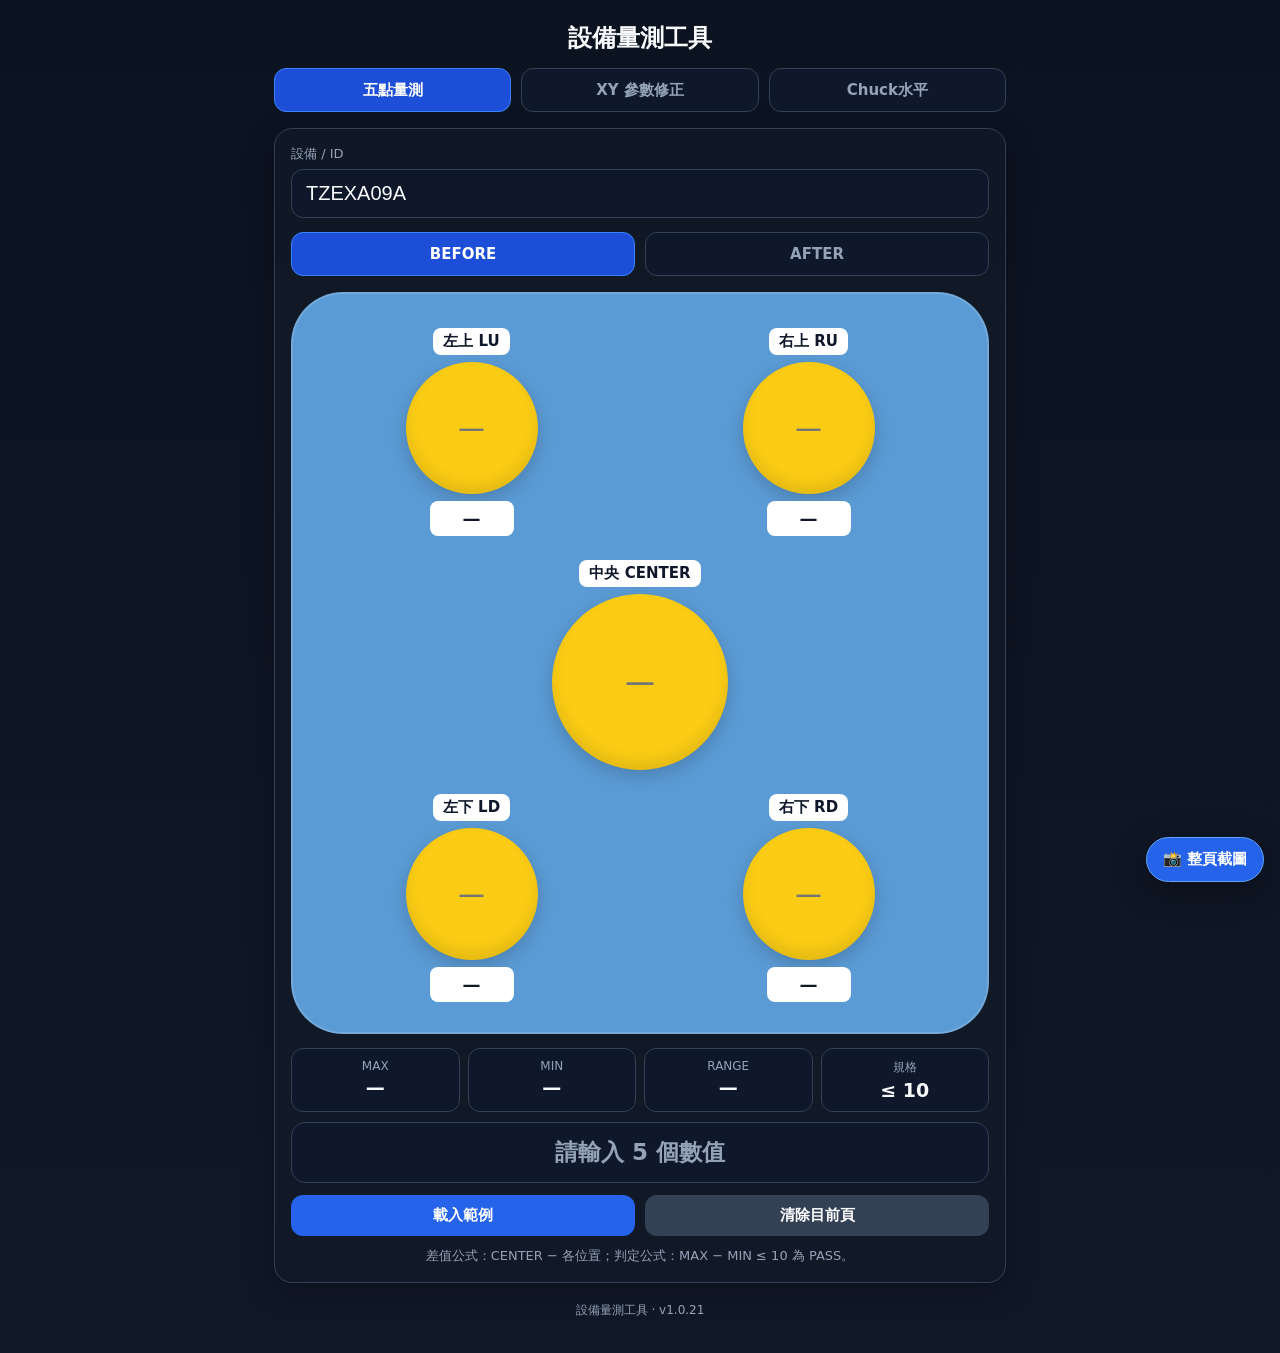
==== index.html @ 03b38aed "Replace Chuck circles with shared responsive grid" ====
<!doctype html>
<html lang="zh-Hant">
<head>
  <meta charset="utf-8" />
  <meta name="viewport" content="width=device-width, initial-scale=1, viewport-fit=cover" />
  <meta name="theme-color" content="#0f172a" />
  <link rel="manifest" href="manifest.json" />
  <link rel="apple-touch-icon" href="apple-touch-icon.png" />
  <link rel="apple-touch-icon" href="icon-192.png" />
  <meta name="apple-mobile-web-app-capable" content="yes" />
  <meta name="apple-mobile-web-app-status-bar-style" content="black-translucent" />
  <meta name="apple-mobile-web-app-title" content="設備量測工具" />
  <title>設備量測工具</title>
  <style>
    :root{
      --bg:#0b1220; --panel:#111827; --panel2:#172033; --line:#334155; --text:#f8fafc;
      --muted:#94a3b8; --accent:#60a5fa; --ok:#22c55e; --ng:#ef4444; --warn:#f59e0b;
      --circle:#facc15; --device:#5b9bd5; --plus:#ef4444; --minus:#22c55e;
    }
    *{box-sizing:border-box}
    body{margin:0;font-family:system-ui,-apple-system,"Noto Sans TC","PingFang TC",sans-serif;background:linear-gradient(180deg,#0b1220,#111827);color:var(--text)}
    .app{max-width:760px;margin:auto;padding:18px 14px 34px}
    h1{font-size:24px;margin:4px 0 14px;text-align:center}
    .card{background:rgba(17,24,39,.96);border:1px solid var(--line);border-radius:18px;padding:16px;box-shadow:0 10px 30px rgba(0,0,0,.25)}
    .main-tabs,.sub-tabs{display:grid;gap:10px;margin:0 0 16px}.main-tabs{grid-template-columns:repeat(3,minmax(0,1fr))}.sub-tabs{grid-template-columns:1fr 1fr;margin-top:14px}
    button{font:inherit}
    .main-tab,.tab{padding:12px 8px;border:1px solid var(--line);background:#0f172a;color:var(--muted);border-radius:12px;font-size:15px;font-weight:800;line-height:1.2}
    .main-tab.active,.tab.active{background:#1d4ed8;color:#fff;border-color:#3b82f6}
    .module{display:none}.module.active{display:block}
    label{display:block;color:var(--muted);font-size:13px;margin-bottom:6px}
    input{width:100%;font-size:20px;padding:12px 14px;border-radius:12px;border:1px solid var(--line);background:#0f172a;color:var(--text);outline:none}
    input:focus{border-color:var(--accent);box-shadow:0 0 0 3px rgba(96,165,250,.15)}
    .device{position:relative;background:var(--device);border-radius:52px;padding:34px 24px 30px;min-height:470px;margin-top:8px;border:2px solid rgba(255,255,255,.15)}
    .grid{display:grid;grid-template-columns:1fr 1fr;grid-template-rows:auto auto auto;gap:24px 28px;align-items:center}
    .point{display:flex;flex-direction:column;align-items:center;gap:7px}.point.center{grid-column:1/3;justify-self:center}
    .circle{width:132px;height:132px;border-radius:50%;background:var(--circle);display:flex;align-items:center;justify-content:center;box-shadow:inset 0 -8px 14px rgba(0,0,0,.09),0 6px 18px rgba(0,0,0,.18)}
    .center .circle{width:176px;height:176px}.circle input{width:102px;text-align:center;background:transparent;border:0;color:#111827;font-weight:800;padding:0;font-size:24px;box-shadow:none}.center .circle input{font-size:27px;width:132px}
    .name{font-weight:800;color:#0f172a;background:white;padding:4px 10px;border-radius:8px;font-size:15px}.delta{min-width:84px;text-align:center;background:white;color:#111827;border-radius:8px;padding:7px 10px;font-weight:800;font-size:18px}
    .status{margin-top:14px;display:grid;grid-template-columns:repeat(4,1fr);gap:8px}.stat{background:#0f172a;border:1px solid var(--line);border-radius:12px;padding:10px;text-align:center}.stat .k{color:var(--muted);font-size:12px}.stat .v{font-size:19px;font-weight:800;margin-top:3px}
    .result{margin-top:10px;padding:14px;border-radius:14px;text-align:center;font-size:23px;font-weight:900;border:1px solid var(--line)}.result.empty{color:var(--muted);background:#0f172a}.result.ok{background:rgba(34,197,94,.16);color:#86efac;border-color:rgba(34,197,94,.5)}.result.ng{background:rgba(239,68,68,.16);color:#fca5a5;border-color:rgba(239,68,68,.5)}
    .actions{display:flex;gap:10px;margin-top:12px}.actions button{flex:1;padding:11px;border:0;border-radius:12px;font-weight:800;font-size:15px}.secondary{background:#334155;color:#fff}.sample{background:#2563eb;color:#fff}.hint{color:var(--muted);font-size:13px;line-height:1.55;margin-top:10px;text-align:center}
    .xy-grid{display:grid;grid-template-columns:1fr 1fr;gap:16px}.axis-card{background:#0f172a;border:1px solid var(--line);border-radius:16px;padding:16px}.axis-title{font-size:20px;font-weight:900;margin-bottom:12px}.axis-title span{color:var(--accent);font-size:14px;margin-left:6px}.field{margin-bottom:12px}.move-box{padding:12px;border-radius:12px;background:#172033;border:1px solid var(--line);margin:8px 0 12px;text-align:center}.move-box .k{font-size:12px;color:var(--muted)}.move-box .v{font-size:28px;font-weight:900;margin-top:4px}.pair{display:grid;grid-template-columns:1fr 1fr;gap:10px}.choice{border-radius:14px;padding:12px 8px;text-align:center;border:1px solid var(--line);min-width:0}.choice.plus{background:rgba(239,68,68,.12);border-color:rgba(239,68,68,.55)}.choice.minus{background:rgba(34,197,94,.12);border-color:rgba(34,197,94,.55)}.equation{display:flex;flex-direction:column;align-items:center;gap:3px}.equation .base,.equation .delta,.equation .resultv{font-weight:900;white-space:nowrap;line-height:1.08;letter-spacing:-.5px}.equation .base,.equation .delta{font-size:clamp(16px,4.2vw,22px);color:var(--text);background:transparent;border-radius:0;padding:0;min-width:0;width:auto}.equation .sign,.equation .equals{font-size:24px;font-weight:950;line-height:1}.equation .equals{display:inline-block;transform:rotate(90deg)}.choice.plus .sign,.choice.plus .equals,.choice.plus .resultv{color:#fca5a5}.choice.minus .sign,.choice.minus .equals,.choice.minus .resultv{color:#86efac}.equation .resultv{font-size:clamp(17px,4.6vw,24px)}
    .formula{margin-top:8px;font-size:12px;color:var(--muted);line-height:1.5}.xy-summary{margin-top:14px;padding:12px;border:1px dashed var(--line);border-radius:12px;color:var(--muted);font-size:13px;text-align:center}
    .quad-wrap{margin-top:16px;padding:14px;border-radius:16px;border:1px solid var(--line);background:#0f172a}.quad-head{font-size:18px;font-weight:900;margin-bottom:6px}.quad-sub{font-size:13px;color:var(--muted);line-height:1.5;margin-bottom:12px}.quad-grid{display:grid;grid-template-columns:1fr 1fr;gap:12px}.quad-card{border-radius:14px;border:1px solid var(--line);background:#111827;padding:14px;min-width:0}.quad-card .qname{font-size:18px;font-weight:900;margin-bottom:4px}.quad-card .qsign{font-size:12px;color:var(--muted);margin-bottom:10px}.quad-stack{display:flex;flex-direction:column;border-radius:12px;background:#172033;border:1px solid rgba(148,163,184,.12);overflow:hidden}.qitem{padding:10px 12px;min-width:0}.qitem+.qitem{border-top:1px solid rgba(148,163,184,.32)}.qitem .qlabel{display:block;font-size:12px;color:var(--muted);font-weight:800;margin-bottom:5px}.qitem .qvalue{display:block;font-size:clamp(18px,3.4vw,24px);line-height:1.15;font-weight:900;color:var(--text);letter-spacing:-.35px;white-space:nowrap;overflow:hidden;text-overflow:ellipsis}.q-note{margin-top:12px;padding:10px;border:1px dashed var(--line);border-radius:12px;color:var(--muted);font-size:13px;line-height:1.55}.q-red{border-color:rgba(239,68,68,.4)}.q-green{border-color:rgba(34,197,94,.4)}.q-blue{border-color:rgba(59,130,246,.42)}.q-gold{border-color:rgba(245,158,11,.42)}
    .shot-btn{position:fixed;right:16px;bottom:18px;z-index:9999;border:1px solid #60a5fa;background:#2563eb;color:#fff;border-radius:999px;padding:12px 16px;font-size:15px;font-weight:900;box-shadow:0 10px 30px rgba(0,0,0,.35)}
    .shot-btn:active{transform:scale(.97)}
    @media (max-width:620px){.app{padding:10px 10px 88px}.card{padding:12px}.main-tabs{gap:6px;margin-bottom:12px}.main-tab{font-size:13px;padding:10px 4px;white-space:nowrap}.device{padding:26px 14px;min-height:430px;border-radius:38px}.grid{gap:18px 18px}.circle{width:110px;height:110px}.center .circle{width:150px;height:150px}.circle input{font-size:21px;width:88px}.center .circle input{font-size:24px}.status{grid-template-columns:1fr 1fr}.xy-grid{grid-template-columns:1fr;gap:12px}.axis-card{padding:12px}.equation .base,.equation .delta{font-size:clamp(15px,4.3vw,20px)}.equation .resultv{font-size:clamp(16px,4.7vw,21px)}.quad-wrap{padding:12px}.quad-grid{grid-template-columns:1fr 1fr;gap:8px}.quad-card{padding:10px}.quad-card .qname{font-size:17px}.quad-card .qsign{font-size:11px}.qitem{padding:9px 10px}.qitem .qvalue{font-size:clamp(16px,4.6vw,20px)}}
    .app-version{margin:18px 0 0;text-align:center;color:var(--muted);font-size:12px;line-height:1.5}
  </style>
  <link rel="stylesheet" href="./chuck-grid.css">
</head>
<body>
  <main class="app">
    <h1>設備量測工具</h1>
    <div class="main-tabs">
      <button class="main-tab active" data-module="five">五點量測</button>
      <button class="main-tab" data-module="xy">XY 參數修正</button>
      <button class="main-tab" data-module="chuck">Chuck水平</button>
    </div>

    <section id="five" class="card module active">
      <label for="equip">設備 / ID</label><input id="equip" value="TZEXA09A" autocomplete="off" />
      <div class="sub-tabs"><button class="tab active" data-mode="before">BEFORE</button><button class="tab" data-mode="after">AFTER</button></div>
      <div class="device"><div class="grid">
        <div class="point"><div class="name">左上 LU</div><div class="circle"><input inputmode="numeric" id="lu" placeholder="—"></div><div class="delta" id="d_lu">—</div></div>
        <div class="point"><div class="name">右上 RU</div><div class="circle"><input inputmode="numeric" id="ru" placeholder="—"></div><div class="delta" id="d_ru">—</div></div>
        <div class="point center"><div class="name">中央 CENTER</div><div class="circle"><input inputmode="numeric" id="center" placeholder="—"></div></div>
        <div class="point"><div class="name">左下 LD</div><div class="circle"><input inputmode="numeric" id="ld" placeholder="—"></div><div class="delta" id="d_ld">—</div></div>
        <div class="point"><div class="name">右下 RD</div><div class="circle"><input inputmode="numeric" id="rd" placeholder="—"></div><div class="delta" id="d_rd">—</div></div>
      </div></div>
      <div class="status"><div class="stat"><div class="k">MAX</div><div class="v" id="max">—</div></div><div class="stat"><div class="k">MIN</div><div class="v" id="min">—</div></div><div class="stat"><div class="k">RANGE</div><div class="v" id="range">—</div></div><div class="stat"><div class="k">規格</div><div class="v">≤ 10</div></div></div>
      <div id="result" class="result empty">請輸入 5 個數值</div>
      <div class="actions"><button class="sample" id="sample">載入範例</button><button class="secondary" id="clear">清除目前頁</button></div>
      <div class="hint">差值公式：CENTER − 各位置；判定公式：MAX − MIN ≤ 10 為 PASS。</div>
    </section>

    <section id="xy" class="card module">
      <div class="xy-grid">
        <div class="axis-card">
          <div class="axis-title">X 軸 <span>參數 X9210</span></div>
          <div class="field"><label>X 固定基準位置</label><input id="x_base" inputmode="numeric" value="348034" readonly></div>
          <div class="field"><label>X 移動後位置</label><input id="x_new" inputmode="numeric" placeholder="例如 319492"></div>
          <div class="move-box"><div class="k">移動量（取絕對值）</div><div class="v" id="x_delta">—</div></div>
          <div class="field"><label>目前 X9210</label><input id="x_param" inputmode="numeric" placeholder="例如 17860829"></div>
          <div class="pair">
            <div class="choice plus"><div class="equation" id="x_plus"><div class="resultv">—</div></div></div>
            <div class="choice minus"><div class="equation" id="x_minus"><div class="resultv">—</div></div></div>
          </div>
          <div class="formula" id="x_formula" hidden></div>
        </div>

        <div class="axis-card">
          <div class="axis-title">Y 軸 <span>參數 Y9211</span></div>
          <div class="field"><label>Y 固定基準位置</label><input id="y_base" inputmode="numeric" value="340765" readonly></div>
          <div class="field"><label>Y 移動後位置</label><input id="y_new" inputmode="numeric" placeholder="例如 327593"></div>
          <div class="move-box"><div class="k">移動量（取絕對值）</div><div class="v" id="y_delta">—</div></div>
          <div class="field"><label>目前 Y9211</label><input id="y_param" inputmode="numeric" placeholder="輸入目前參數值"></div>
          <div class="pair">
            <div class="choice plus"><div class="equation" id="y_plus"><div class="resultv">—</div></div></div>
            <div class="choice minus"><div class="equation" id="y_minus"><div class="resultv">—</div></div></div>
          </div>
          <div class="formula" id="y_formula" hidden></div>
        </div>
      </div>
      <div class="actions"><button class="sample" id="xy_sample">載入圖片範例</button><button class="secondary" id="xy_clear">清除 XY</button></div>
      <div class="xy-summary">固定基準：X = 348,034、Y = 340,765。只要輸入移動後位置與目前 X9210 / Y9211，App 就會列出「+ 移動量」與「− 移動量」兩個結果。</div>
      <div class="quad-wrap">
        <div class="quad-head">四象限可能結果</div>
        <div class="quad-sub">以下方向以「機台移動方向」顯示，四象限已做反向直覺對應，方便直接確認要修改的 X9210、Y9211。</div>
        <div class="quad-grid">
          <div class="quad-card q-red"><div class="qname">右下 ↘</div><div class="qsign">X9210：＋ ｜ Y9211：−</div><div class="quad-stack"><div class="qitem"><span class="qlabel">X9210</span><strong class="qvalue" id="q_lt_x">—</strong></div><div class="qitem"><span class="qlabel">Y9211</span><strong class="qvalue" id="q_lt_y">—</strong></div></div></div>
          <div class="quad-card q-blue"><div class="qname">左下 ↙</div><div class="qsign">X9210：− ｜ Y9211：−</div><div class="quad-stack"><div class="qitem"><span class="qlabel">X9210</span><strong class="qvalue" id="q_rt_x">—</strong></div><div class="qitem"><span class="qlabel">Y9211</span><strong class="qvalue" id="q_rt_y">—</strong></div></div></div>
          <div class="quad-card q-green"><div class="qname">右上 ↗</div><div class="qsign">X9210：＋ ｜ Y9211：＋</div><div class="quad-stack"><div class="qitem"><span class="qlabel">X9210</span><strong class="qvalue" id="q_lb_x">—</strong></div><div class="qitem"><span class="qlabel">Y9211</span><strong class="qvalue" id="q_lb_y">—</strong></div></div></div>
          <div class="quad-card q-gold"><div class="qname">左上 ↖</div><div class="qsign">X9210：− ｜ Y9211：＋</div><div class="quad-stack"><div class="qitem"><span class="qlabel">X9210</span><strong class="qvalue" id="q_rb_x">—</strong></div><div class="qitem"><span class="qlabel">Y9211</span><strong class="qvalue" id="q_rb_y">—</strong></div></div></div>
        </div>
        <div class="q-note" id="quad_note">先完整輸入 X / Y 的移動後位置與目前 X9210 / Y9211。</div>
      </div>
    </section>

    <section id="chuck" class="card module" aria-labelledby="chuck-title">
      <div class="chuck-heading">
        <h2 id="chuck-title">Chuck 水平</h2>
        <span class="chuck-count" id="chuck_count">9 點啟用</span>
      </div>
      <div class="chuck-controls">
        <span class="chuck-mode">九宮格量測</span>
        <button id="chuck_toggle" type="button" role="switch" aria-checked="true" aria-label="四角點" aria-controls="ch_lt ch_rt ch_lb ch_rb">
          <span class="switch-track" aria-hidden="true"><span></span></span>
          <span id="chuck_toggle_label">四角點：開</span>
        </button>
      </div>
      <div class="chuck-board" aria-label="圓形背景內的九宮格數值輸入">
        <div class="chuck-grid">
          <div class="chuck-cell" id="box_ch_lt">
            <label for="ch_lt">左上</label>
            <input id="ch_lt" type="text" inputmode="numeric" autocomplete="off" spellcheck="false" enterkeyhint="next" placeholder="—" aria-label="Chuck 左上數值">
          </div>
          <div class="chuck-cell" id="box_ch_t">
            <label for="ch_t">上</label>
            <input id="ch_t" type="text" inputmode="numeric" autocomplete="off" spellcheck="false" enterkeyhint="next" placeholder="—" aria-label="Chuck 上數值">
          </div>
          <div class="chuck-cell" id="box_ch_rt">
            <label for="ch_rt">右上</label>
            <input id="ch_rt" type="text" inputmode="numeric" autocomplete="off" spellcheck="false" enterkeyhint="next" placeholder="—" aria-label="Chuck 右上數值">
          </div>
          <div class="chuck-cell" id="box_ch_l">
            <label for="ch_l">左</label>
            <input id="ch_l" type="text" inputmode="numeric" autocomplete="off" spellcheck="false" enterkeyhint="next" placeholder="—" aria-label="Chuck 左數值">
          </div>
          <div class="chuck-cell" id="box_ch_c">
            <label for="ch_c">中央</label>
            <input id="ch_c" type="text" inputmode="numeric" autocomplete="off" spellcheck="false" enterkeyhint="next" placeholder="—" aria-label="Chuck 中央數值">
          </div>
          <div class="chuck-cell" id="box_ch_r">
            <label for="ch_r">右</label>
            <input id="ch_r" type="text" inputmode="numeric" autocomplete="off" spellcheck="false" enterkeyhint="next" placeholder="—" aria-label="Chuck 右數值">
          </div>
          <div class="chuck-cell" id="box_ch_lb">
            <label for="ch_lb">左下</label>
            <input id="ch_lb" type="text" inputmode="numeric" autocomplete="off" spellcheck="false" enterkeyhint="next" placeholder="—" aria-label="Chuck 左下數值">
          </div>
          <div class="chuck-cell" id="box_ch_b">
            <label for="ch_b">下</label>
            <input id="ch_b" type="text" inputmode="numeric" autocomplete="off" spellcheck="false" enterkeyhint="next" placeholder="—" aria-label="Chuck 下數值">
          </div>
          <div class="chuck-cell" id="box_ch_rb">
            <label for="ch_rb">右下</label>
            <input id="ch_rb" type="text" inputmode="numeric" autocomplete="off" spellcheck="false" enterkeyhint="next" placeholder="—" aria-label="Chuck 右下數值">
          </div>
        </div>
      </div>
      <div class="actions chuck-actions">
        <button class="sample" id="chuck_sample" type="button">載入範例</button>
        <button class="secondary" id="chuck_clear" type="button">清除數值</button>
      </div>
      <p class="chuck-help" id="chuck_help">點選格子輸入數值；四角點可一次開關。</p>
    </section>
    <div class="app-version" data-app-version="1.0.21">設備量測工具 · v1.0.21</div>
  </main>
  <button id="shotBtn" class="shot-btn" type="button">📸 整頁截圖</button>
<script src="./html2canvas.min.js"></script>
<script>
const fmt=n=>Number.isFinite(n)?Math.trunc(n).toLocaleString('en-US'):'—';
const $=id=>document.getElementById(id);

document.querySelectorAll('.main-tab').forEach(b=>b.addEventListener('click',()=>{
  document.querySelectorAll('.main-tab').forEach(x=>x.classList.toggle('active',x===b));
  document.querySelectorAll('.module').forEach(m=>m.classList.toggle('active',m.id===b.dataset.module));
}));

const modes={before:{},after:{}}; let mode='before'; const ids=['lu','ru','center','ld','rd'];
function saveCurrent(){ids.forEach(id=>modes[mode][id]=$(id).value)}
function loadMode(){ids.forEach(id=>$(id).value=modes[mode][id]??'');calcFive()}
document.querySelectorAll('.tab').forEach(b=>b.addEventListener('click',()=>{saveCurrent();mode=b.dataset.mode;document.querySelectorAll('.tab').forEach(x=>x.classList.toggle('active',x===b));loadMode()}));
ids.forEach(id=>$(id).addEventListener('input',()=>{saveCurrent();calcFive()}));
function num(id){const v=$(id).value.trim().replaceAll(',','');return v===''?null:Number(v)}
function setDelta(id,c,v){$(id).textContent=(c==null||v==null)?'—':fmt(c-v)}
function calcFive(){const v={lu:num('lu'),ru:num('ru'),center:num('center'),ld:num('ld'),rd:num('rd')};setDelta('d_lu',v.center,v.lu);setDelta('d_ru',v.center,v.ru);setDelta('d_ld',v.center,v.ld);setDelta('d_rd',v.center,v.rd);const vals=ids.map(k=>v[k]),r=$('result');if(vals.some(x=>x==null||Number.isNaN(x))){$('max').textContent=$('min').textContent=$('range').textContent='—';r.className='result empty';r.textContent='請輸入 5 個數值';return}const max=Math.max(...vals),min=Math.min(...vals),range=max-min;$('max').textContent=fmt(max);$('min').textContent=fmt(min);$('range').textContent=fmt(range);if(range<=10){r.className='result ok';r.textContent=`✅ PASS｜最大差值 ${range}`}else{r.className='result ng';r.textContent=`❌ NG｜最大差值 ${range}（超出 ${range-10}）`}}
$('clear').addEventListener('click',()=>{ids.forEach(id=>modes[mode][id]='');loadMode()});
$('sample').addEventListener('click',()=>{const s=mode==='before'?{lu:19760,ru:19787,center:19779,ld:19773,rd:19801}:{lu:19879,ru:19879,center:19878,ld:19876,rd:19878};Object.assign(modes[mode],s);loadMode()});

function renderEquation(el,param,delta,sign,result){if(param==null||delta==null||result==null){el.innerHTML='<div class="resultv">—</div>';return}el.innerHTML=`<div class="base">${Math.trunc(param)}</div><div class="sign">${sign}</div><div class="delta">${Math.trunc(delta)}</div><div class="equals">=</div><div class="resultv">${Math.trunc(result)}</div>`}
function calcQuadrants(){
  const xb=num('x_base'),xn=num('x_new'),xp=num('x_param');
  const yb=num('y_base'),yn=num('y_new'),yp=num('y_param');
  const xd=(xb==null||xn==null||Number.isNaN(xb)||Number.isNaN(xn))?null:Math.abs(xn-xb);
  const yd=(yb==null||yn==null||Number.isNaN(yb)||Number.isNaN(yn))?null:Math.abs(yn-yb);
  const xPlus=(xd==null||xp==null||Number.isNaN(xp))?null:xp+xd, xMinus=(xd==null||xp==null||Number.isNaN(xp))?null:xp-xd;
  const yPlus=(yd==null||yp==null||Number.isNaN(yp))?null:yp+yd, yMinus=(yd==null||yp==null||Number.isNaN(yp))?null:yp-yd;
  const set=(id,v)=>$(id).textContent=fmt(v);
  set('q_lt_x',xPlus);set('q_lt_y',yMinus);set('q_rt_x',xMinus);set('q_rt_y',yMinus);set('q_lb_x',xPlus);set('q_lb_y',yPlus);set('q_rb_x',xMinus);set('q_rb_y',yPlus);
  $('quad_note').textContent=(xPlus==null||xMinus==null||yPlus==null||yMinus==null)?'先完整輸入 X / Y 的移動後位置與目前 X9210 / Y9211。':'X 移動量 '+fmt(xd)+'、Y 移動量 '+fmt(yd)+'。依實際位移方向，直接選對應象限的 X9210 / Y9211 數值。';
}
function calcAxis(axis){const base=num(axis+'_base'),next=num(axis+'_new'),param=num(axis+'_param');const dEl=$(axis+'_delta'),pEl=$(axis+'_plus'),mEl=$(axis+'_minus'),fEl=$(axis+'_formula');if(base==null||next==null||Number.isNaN(base)||Number.isNaN(next)){dEl.textContent='—';renderEquation(pEl,null,null,'＋',null);renderEquation(mEl,null,null,'−',null);fEl.textContent='輸入原始位置與移動後位置後，自動計算移動量。';calcQuadrants();return}const delta=Math.abs(next-base);dEl.textContent=fmt(delta);if(param==null||Number.isNaN(param)){renderEquation(pEl,null,null,'＋',null);renderEquation(mEl,null,null,'−',null);fEl.textContent='移動量 = |'+fmt(next)+' − '+fmt(base)+'| = '+fmt(delta)+'；再輸入目前參數值。';calcQuadrants();return}const plus=param+delta,minus=param-delta;renderEquation(pEl,param,delta,'＋',plus);renderEquation(mEl,param,delta,'−',minus);fEl.textContent='移動量 '+fmt(delta)+'｜+ 結果 '+fmt(plus)+'｜− 結果 '+fmt(minus);calcQuadrants()}
['x_new','x_param'].forEach(id=>$(id).addEventListener('input',()=>calcAxis('x')));['y_new','y_param'].forEach(id=>$(id).addEventListener('input',()=>calcAxis('y')));
$('xy_sample').addEventListener('click',()=>{$('x_new').value='319492';$('x_param').value='17860829';$('y_new').value='327593';$('y_param').value='';calcAxis('x');calcAxis('y')});
$('xy_clear').addEventListener('click',()=>{['x_new','x_param','y_new','y_param'].forEach(id=>$(id).value='');$('x_base').value='348034';$('y_base').value='340765';calcAxis('x');calcAxis('y')});

const shotBtn=$('shotBtn');
async function capturePwaFullPage(){
  shotBtn.style.display='none';
  try{
    await new Promise(r=>setTimeout(r,80));
    const canvas=await html2canvas(document.body,{
      backgroundColor:'#0b1220',
      scale:Math.min(2,window.devicePixelRatio||1),
      useCORS:true,
      logging:false,
      width:document.documentElement.scrollWidth,
      height:document.documentElement.scrollHeight,
      windowWidth:document.documentElement.scrollWidth,
      windowHeight:document.documentElement.scrollHeight,
      scrollX:0,
      scrollY:-window.scrollY
    });
    const blob=await new Promise(r=>canvas.toBlob(r,'image/png',1));
    if(!blob) throw new Error('無法產生圖片');
    const stamp=new Date().toISOString().replace(/[-:T]/g,'').slice(0,14);
    const file=new File([blob],'設備量測_'+stamp+'.png',{type:'image/png'});
    if(navigator.canShare && navigator.canShare({files:[file]}) && navigator.share){
      await navigator.share({files:[file],title:'設備量測截圖'});
    }else{
      const url=URL.createObjectURL(blob);
      const a=document.createElement('a');
      a.href=url;a.download=file.name;document.body.appendChild(a);a.click();a.remove();
      setTimeout(()=>URL.revokeObjectURL(url),1500);
    }
  }catch(e){
    if(e && e.name!=='AbortError') alert('截圖失敗：'+(e.message||e));
  }finally{
    shotBtn.style.display='block';
  }
}
shotBtn.addEventListener('click',()=>{
  if(window.Android && typeof window.Android.captureFullPage==='function'){
    shotBtn.style.display='none';
    requestAnimationFrame(()=>setTimeout(()=>window.Android.captureFullPage(),60));
  }else{
    capturePwaFullPage();
  }
});
window.restoreScreenshotButton=()=>{shotBtn.style.display='block'};

if('serviceWorker' in navigator && /^https?:$/.test(location.protocol) && !window.Android){navigator.serviceWorker.register('./service-worker.js',{updateViaCache:'none'}).then(r=>r.update()).catch(()=>{})}
calcFive();calcAxis('x');calcAxis('y');
const initialModule=document.querySelector('.main-tab[data-module="'+location.hash.slice(1)+'"]');if(initialModule)initialModule.click();
</script>
<script src="./chuck-grid.js"></script>
</body>
</html>
---- chuck-grid.css ----
/* Chuck v1.0.21: one circular backdrop; nine rectangular cells in normal grid flow. */
#chuck{min-width:0}
#chuck .chuck-heading{display:flex;align-items:center;justify-content:space-between;gap:12px;margin:2px 0 14px}
#chuck h2{margin:0;font-size:22px;line-height:1.3;color:var(--text)}
#chuck .chuck-count{flex-shrink:0;font-size:12px;color:#93c5fd;background:#172b49;border:1px solid #2d4d78;border-radius:7px;padding:5px 8px}
#chuck .chuck-controls{display:flex;align-items:center;justify-content:space-between;gap:10px;margin:0 0 16px}
#chuck .chuck-mode{color:var(--muted);font-size:13px}
#chuck_toggle{display:inline-flex;align-items:center;gap:8px;min-height:44px;padding:8px 10px;border:1px solid #356952;border-radius:10px;background:#123128;color:#a4efc4;font-size:13px;font-weight:700;white-space:nowrap;cursor:pointer}
#chuck_toggle[aria-checked="false"]{border-color:#475569;background:#172033;color:#cbd5e1}
#chuck .switch-track{display:block;width:28px;height:16px;border-radius:10px;background:#3cb878;padding:2px;flex-shrink:0}
#chuck .switch-track span{display:block;width:12px;height:12px;margin-left:12px;border-radius:50%;background:#fff}
#chuck_toggle[aria-checked="false"] .switch-track{background:#64748b}
#chuck_toggle[aria-checked="false"] .switch-track span{margin-left:0}
#chuck .chuck-board{width:100%;max-width:480px;aspect-ratio:1 / 1;position:relative;isolation:isolate;margin:0 auto 16px}
#chuck .chuck-board::before{content:"";position:absolute;inset:0;border-radius:50%;border:2px solid #52657e;background:radial-gradient(circle,#253b57 0%,#182a42 68%,#122033 100%);pointer-events:none;z-index:-1}
#chuck .chuck-grid{width:100%;height:100%;display:grid;grid-template-columns:repeat(3,minmax(0,1fr));grid-template-rows:repeat(3,minmax(0,1fr));gap:9px;padding:16px}
#chuck .chuck-cell{position:relative;min-width:0;min-height:0;display:flex;flex-direction:column;align-items:stretch;justify-content:center;gap:7px;padding:8px 5px;background:rgba(15,23,42,.88);border:1px solid #45617c;border-radius:10px}
#chuck .chuck-cell label{display:block;text-align:center;color:#b7c8db;font-size:13px;font-weight:600;line-height:1.2;margin:0;white-space:nowrap}
#chuck .chuck-cell input{display:block;box-sizing:border-box;min-width:0;width:100%;max-width:100%;height:36px;min-height:36px;padding:3px 0;margin:0;border:0;border-radius:4px;box-shadow:none;background:transparent;color:#f8fafc;-webkit-text-fill-color:#f8fafc;opacity:1;text-align:center;font:750 clamp(17px,5vw,25px)/1.2 system-ui,-apple-system,sans-serif;font-variant-numeric:tabular-nums;letter-spacing:-.3px}
#chuck .chuck-cell input::placeholder{color:#8395aa;-webkit-text-fill-color:#8395aa;opacity:1}
#chuck .chuck-cell:focus-within{outline:2px solid #60a5fa;outline-offset:1px;background:#172f4d}
#chuck .chuck-cell.off{background:rgba(23,32,47,.78);border-style:dashed;border-color:#495466}
#chuck .chuck-cell.off label{color:#91a0b2}
#chuck .chuck-cell.off input{color:#91a0b2;-webkit-text-fill-color:#91a0b2;cursor:not-allowed}
#chuck .chuck-actions{max-width:480px;margin:0 auto;gap:10px}
#chuck .chuck-actions button{min-width:0;min-height:46px;font-size:14px}
#chuck .chuck-help{max-width:480px;margin:14px auto 0;color:var(--muted);font-size:12px;line-height:1.6;text-align:center}
#chuck button:focus-visible{outline:2px solid #93c5fd;outline-offset:3px}
@media(max-width:359px){#chuck h2{font-size:20px}#chuck .chuck-grid{padding:12px;gap:6px}#chuck .chuck-cell{padding:5px 3px;gap:5px}#chuck .chuck-cell label{font-size:12px}#chuck .chuck-mode{font-size:12px}#chuck_toggle{font-size:12px;padding:8px}#chuck .chuck-cell input{font-size:17px}}
@media(prefers-reduced-motion:reduce){#chuck *{transition:none!important}}
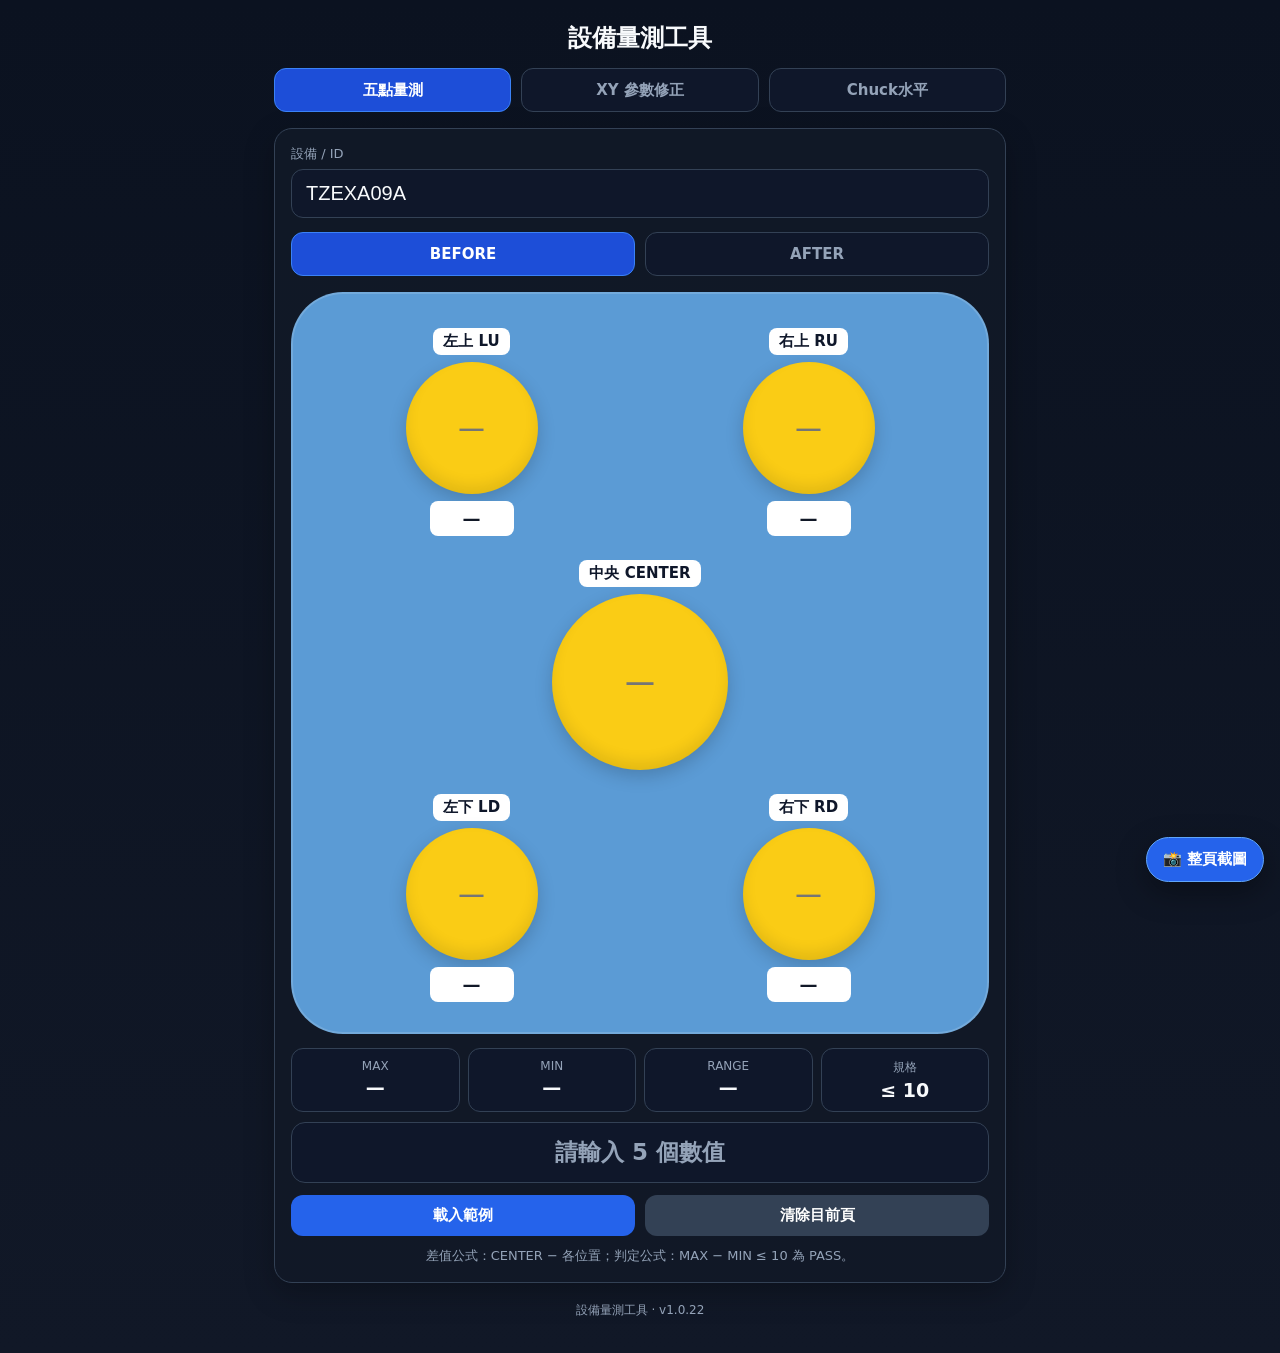
==== commit b8b62f90: "Hide disabled Chuck corners without shifting the five active points" ====
--- a/index.html
+++ b/index.html
@@ -175,7 +175,7 @@
       </div>
       <p class="chuck-help" id="chuck_help">點選格子輸入數值；四角點可一次開關。</p>
     </section>
-    <div class="app-version" data-app-version="1.0.21">設備量測工具 · v1.0.21</div>
+    <div class="app-version" data-app-version="1.0.22">設備量測工具 · v1.0.22</div>
   </main>
   <button id="shotBtn" class="shot-btn" type="button">📸 整頁截圖</button>
 <script src="./html2canvas.min.js"></script>
--- a/chuck-grid.css
+++ b/chuck-grid.css
@@ -1,4 +1,4 @@
-/* Chuck v1.0.21: one circular backdrop; nine rectangular cells in normal grid flow. */
+/* Chuck v1.0.22: one circular backdrop; nine rectangular cells in normal grid flow. */
 #chuck{min-width:0}
 #chuck .chuck-heading{display:flex;align-items:center;justify-content:space-between;gap:12px;margin:2px 0 14px}
 #chuck h2{margin:0;font-size:22px;line-height:1.3;color:var(--text)}
@@ -19,9 +19,8 @@
 #chuck .chuck-cell input{display:block;box-sizing:border-box;min-width:0;width:100%;max-width:100%;height:36px;min-height:36px;padding:3px 0;margin:0;border:0;border-radius:4px;box-shadow:none;background:transparent;color:#f8fafc;-webkit-text-fill-color:#f8fafc;opacity:1;text-align:center;font:750 clamp(17px,5vw,25px)/1.2 system-ui,-apple-system,sans-serif;font-variant-numeric:tabular-nums;letter-spacing:-.3px}
 #chuck .chuck-cell input::placeholder{color:#8395aa;-webkit-text-fill-color:#8395aa;opacity:1}
 #chuck .chuck-cell:focus-within{outline:2px solid #60a5fa;outline-offset:1px;background:#172f4d}
-#chuck .chuck-cell.off{background:rgba(23,32,47,.78);border-style:dashed;border-color:#495466}
-#chuck .chuck-cell.off label{color:#91a0b2}
-#chuck .chuck-cell.off input{color:#91a0b2;-webkit-text-fill-color:#91a0b2;cursor:not-allowed}
+/* Hide the full corner cell but retain its grid slot so the other five never move. */
+#chuck .chuck-cell.off{visibility:hidden;pointer-events:none}
 #chuck .chuck-actions{max-width:480px;margin:0 auto;gap:10px}
 #chuck .chuck-actions button{min-width:0;min-height:46px;font-size:14px}
 #chuck .chuck-help{max-width:480px;margin:14px auto 0;color:var(--muted);font-size:12px;line-height:1.6;text-align:center}
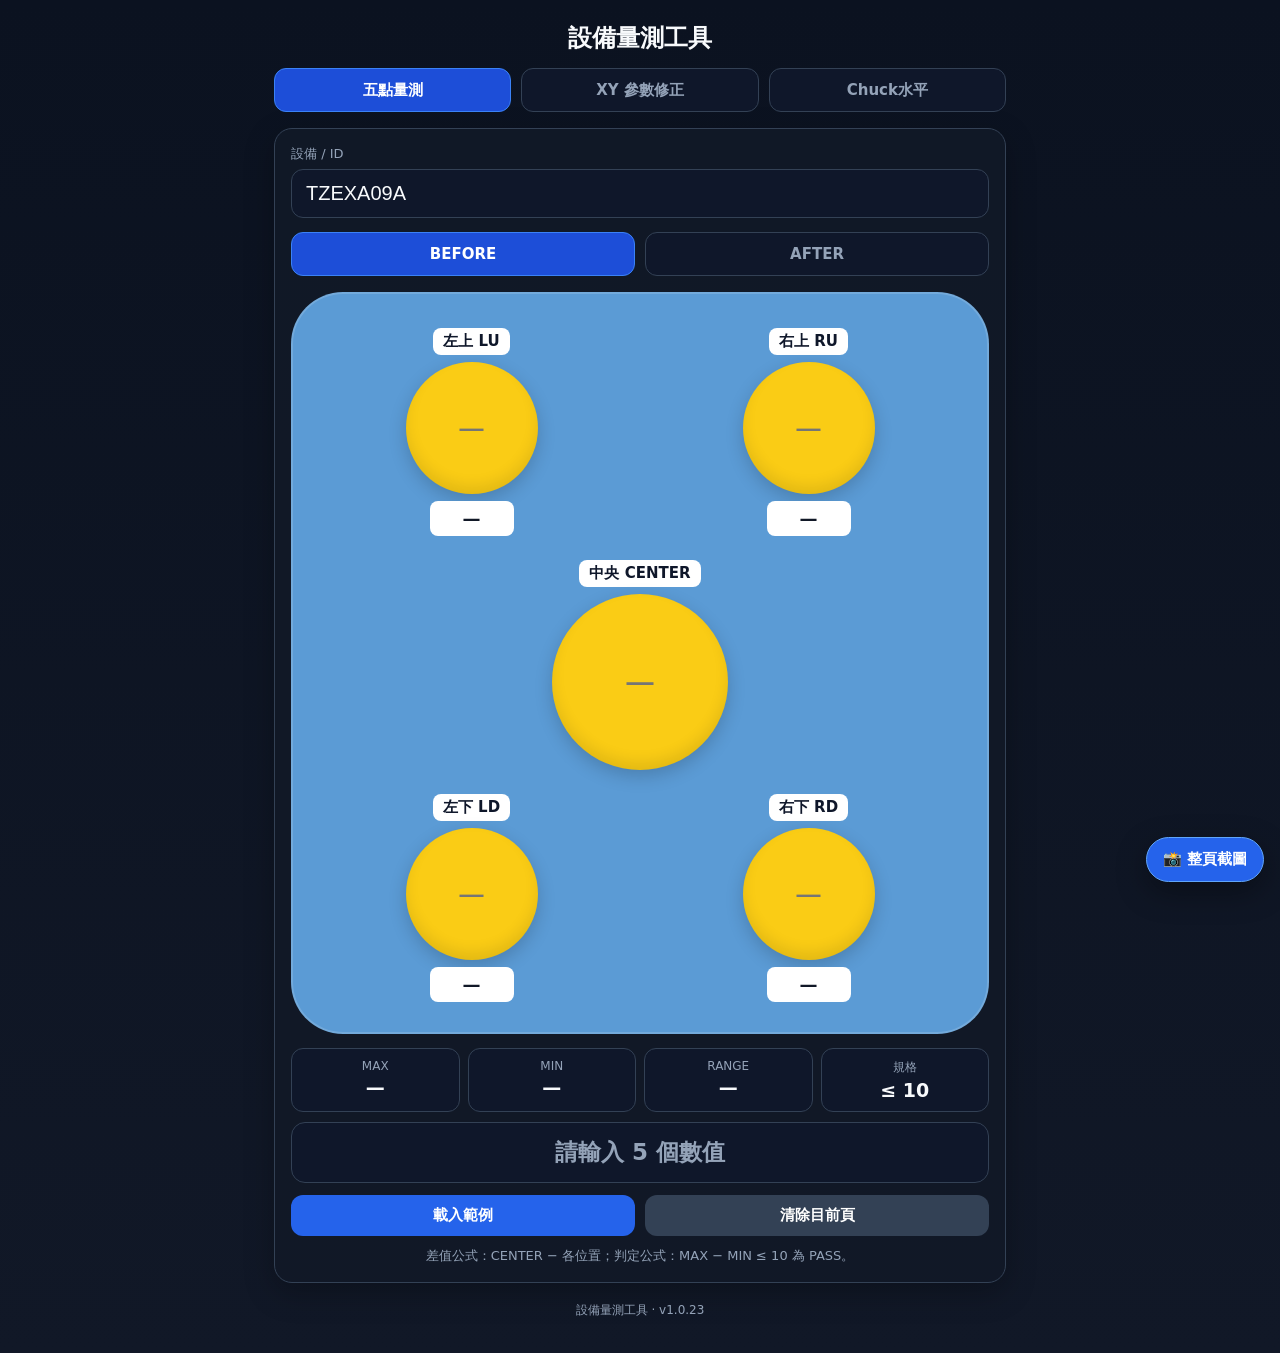
==== commit dcc387b5: "Swap XY direction result cards and release v1.0.23" ====
--- a/index.html
+++ b/index.html
@@ -109,8 +109,8 @@
         <div class="quad-sub">以下方向以「機台移動方向」顯示，四象限已做反向直覺對應，方便直接確認要修改的 X9210、Y9211。</div>
         <div class="quad-grid">
           <div class="quad-card q-red"><div class="qname">右下 ↘</div><div class="qsign">X9210：＋ ｜ Y9211：−</div><div class="quad-stack"><div class="qitem"><span class="qlabel">X9210</span><strong class="qvalue" id="q_lt_x">—</strong></div><div class="qitem"><span class="qlabel">Y9211</span><strong class="qvalue" id="q_lt_y">—</strong></div></div></div>
+          <div class="quad-card q-green"><div class="qname">右上 ↗</div><div class="qsign">X9210：＋ ｜ Y9211：＋</div><div class="quad-stack"><div class="qitem"><span class="qlabel">X9210</span><strong class="qvalue" id="q_lb_x">—</strong></div><div class="qitem"><span class="qlabel">Y9211</span><strong class="qvalue" id="q_lb_y">—</strong></div></div></div>
           <div class="quad-card q-blue"><div class="qname">左下 ↙</div><div class="qsign">X9210：− ｜ Y9211：−</div><div class="quad-stack"><div class="qitem"><span class="qlabel">X9210</span><strong class="qvalue" id="q_rt_x">—</strong></div><div class="qitem"><span class="qlabel">Y9211</span><strong class="qvalue" id="q_rt_y">—</strong></div></div></div>
-          <div class="quad-card q-green"><div class="qname">右上 ↗</div><div class="qsign">X9210：＋ ｜ Y9211：＋</div><div class="quad-stack"><div class="qitem"><span class="qlabel">X9210</span><strong class="qvalue" id="q_lb_x">—</strong></div><div class="qitem"><span class="qlabel">Y9211</span><strong class="qvalue" id="q_lb_y">—</strong></div></div></div>
           <div class="quad-card q-gold"><div class="qname">左上 ↖</div><div class="qsign">X9210：− ｜ Y9211：＋</div><div class="quad-stack"><div class="qitem"><span class="qlabel">X9210</span><strong class="qvalue" id="q_rb_x">—</strong></div><div class="qitem"><span class="qlabel">Y9211</span><strong class="qvalue" id="q_rb_y">—</strong></div></div></div>
         </div>
         <div class="q-note" id="quad_note">先完整輸入 X / Y 的移動後位置與目前 X9210 / Y9211。</div>
@@ -175,7 +175,7 @@
       </div>
       <p class="chuck-help" id="chuck_help">點選格子輸入數值；四角點可一次開關。</p>
     </section>
-    <div class="app-version" data-app-version="1.0.22">設備量測工具 · v1.0.22</div>
+    <div class="app-version" data-app-version="1.0.23">設備量測工具 · v1.0.23</div>
   </main>
   <button id="shotBtn" class="shot-btn" type="button">📸 整頁截圖</button>
 <script src="./html2canvas.min.js"></script>
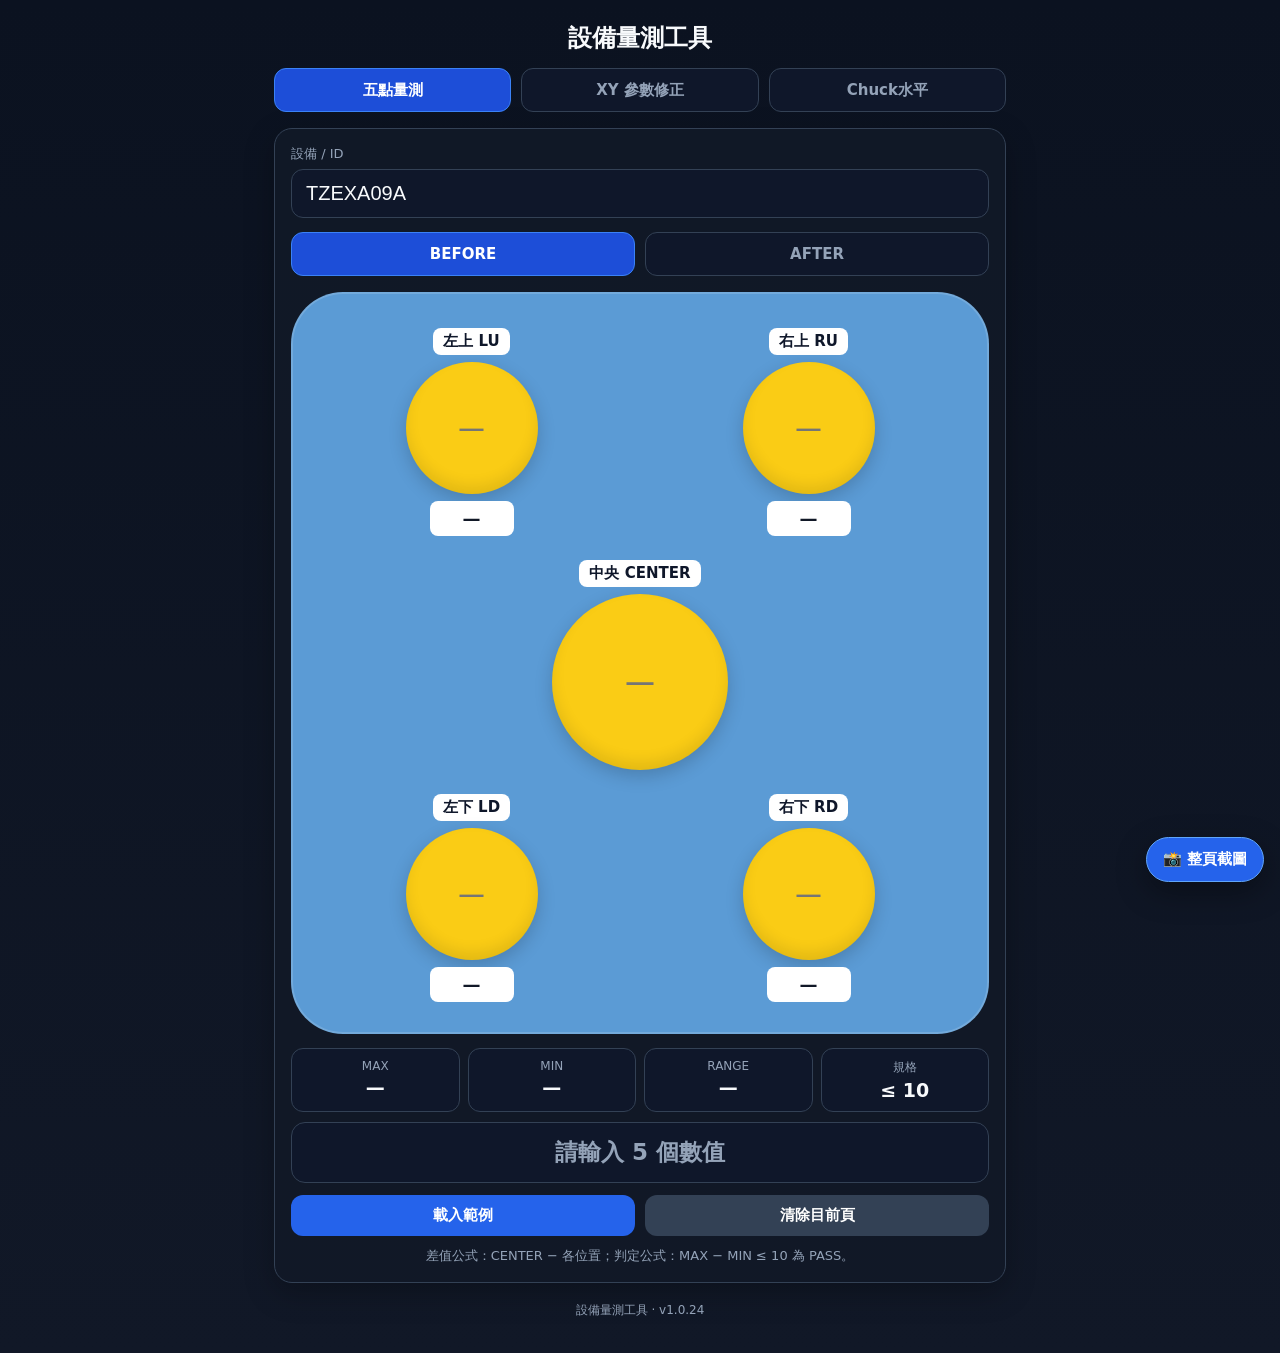
==== commit 9b71488f: "Correct XY quadrant signs v1.0.24" ====
--- a/index.html
+++ b/index.html
@@ -106,12 +106,12 @@
       <div class="xy-summary">固定基準：X = 348,034、Y = 340,765。只要輸入移動後位置與目前 X9210 / Y9211，App 就會列出「+ 移動量」與「− 移動量」兩個結果。</div>
       <div class="quad-wrap">
         <div class="quad-head">四象限可能結果</div>
-        <div class="quad-sub">以下方向以「機台移動方向」顯示，四象限已做反向直覺對應，方便直接確認要修改的 X9210、Y9211。</div>
+        <div class="quad-sub">依機台指定的 X9210／Y9211 調整規則：左上 ＋−、右上 −−、左下 ＋＋、右下 −＋。</div>
         <div class="quad-grid">
-          <div class="quad-card q-red"><div class="qname">右下 ↘</div><div class="qsign">X9210：＋ ｜ Y9211：−</div><div class="quad-stack"><div class="qitem"><span class="qlabel">X9210</span><strong class="qvalue" id="q_lt_x">—</strong></div><div class="qitem"><span class="qlabel">Y9211</span><strong class="qvalue" id="q_lt_y">—</strong></div></div></div>
-          <div class="quad-card q-green"><div class="qname">右上 ↗</div><div class="qsign">X9210：＋ ｜ Y9211：＋</div><div class="quad-stack"><div class="qitem"><span class="qlabel">X9210</span><strong class="qvalue" id="q_lb_x">—</strong></div><div class="qitem"><span class="qlabel">Y9211</span><strong class="qvalue" id="q_lb_y">—</strong></div></div></div>
-          <div class="quad-card q-blue"><div class="qname">左下 ↙</div><div class="qsign">X9210：− ｜ Y9211：−</div><div class="quad-stack"><div class="qitem"><span class="qlabel">X9210</span><strong class="qvalue" id="q_rt_x">—</strong></div><div class="qitem"><span class="qlabel">Y9211</span><strong class="qvalue" id="q_rt_y">—</strong></div></div></div>
-          <div class="quad-card q-gold"><div class="qname">左上 ↖</div><div class="qsign">X9210：− ｜ Y9211：＋</div><div class="quad-stack"><div class="qitem"><span class="qlabel">X9210</span><strong class="qvalue" id="q_rb_x">—</strong></div><div class="qitem"><span class="qlabel">Y9211</span><strong class="qvalue" id="q_rb_y">—</strong></div></div></div>
+          <div class="quad-card q-red"><div class="qname">左上 ↖</div><div class="qsign">X9210：＋ ｜ Y9211：−</div><div class="quad-stack"><div class="qitem"><span class="qlabel">X9210</span><strong class="qvalue" id="q_lt_x">—</strong></div><div class="qitem"><span class="qlabel">Y9211</span><strong class="qvalue" id="q_lt_y">—</strong></div></div></div>
+          <div class="quad-card q-blue"><div class="qname">右上 ↗</div><div class="qsign">X9210：− ｜ Y9211：−</div><div class="quad-stack"><div class="qitem"><span class="qlabel">X9210</span><strong class="qvalue" id="q_rt_x">—</strong></div><div class="qitem"><span class="qlabel">Y9211</span><strong class="qvalue" id="q_rt_y">—</strong></div></div></div>
+          <div class="quad-card q-green"><div class="qname">左下 ↙</div><div class="qsign">X9210：＋ ｜ Y9211：＋</div><div class="quad-stack"><div class="qitem"><span class="qlabel">X9210</span><strong class="qvalue" id="q_lb_x">—</strong></div><div class="qitem"><span class="qlabel">Y9211</span><strong class="qvalue" id="q_lb_y">—</strong></div></div></div>
+          <div class="quad-card q-gold"><div class="qname">右下 ↘</div><div class="qsign">X9210：− ｜ Y9211：＋</div><div class="quad-stack"><div class="qitem"><span class="qlabel">X9210</span><strong class="qvalue" id="q_rb_x">—</strong></div><div class="qitem"><span class="qlabel">Y9211</span><strong class="qvalue" id="q_rb_y">—</strong></div></div></div>
         </div>
         <div class="q-note" id="quad_note">先完整輸入 X / Y 的移動後位置與目前 X9210 / Y9211。</div>
       </div>
@@ -175,7 +175,7 @@
       </div>
       <p class="chuck-help" id="chuck_help">點選格子輸入數值；四角點可一次開關。</p>
     </section>
-    <div class="app-version" data-app-version="1.0.23">設備量測工具 · v1.0.23</div>
+    <div class="app-version" data-app-version="1.0.24">設備量測工具 · v1.0.24</div>
   </main>
   <button id="shotBtn" class="shot-btn" type="button">📸 整頁截圖</button>
 <script src="./html2canvas.min.js"></script>
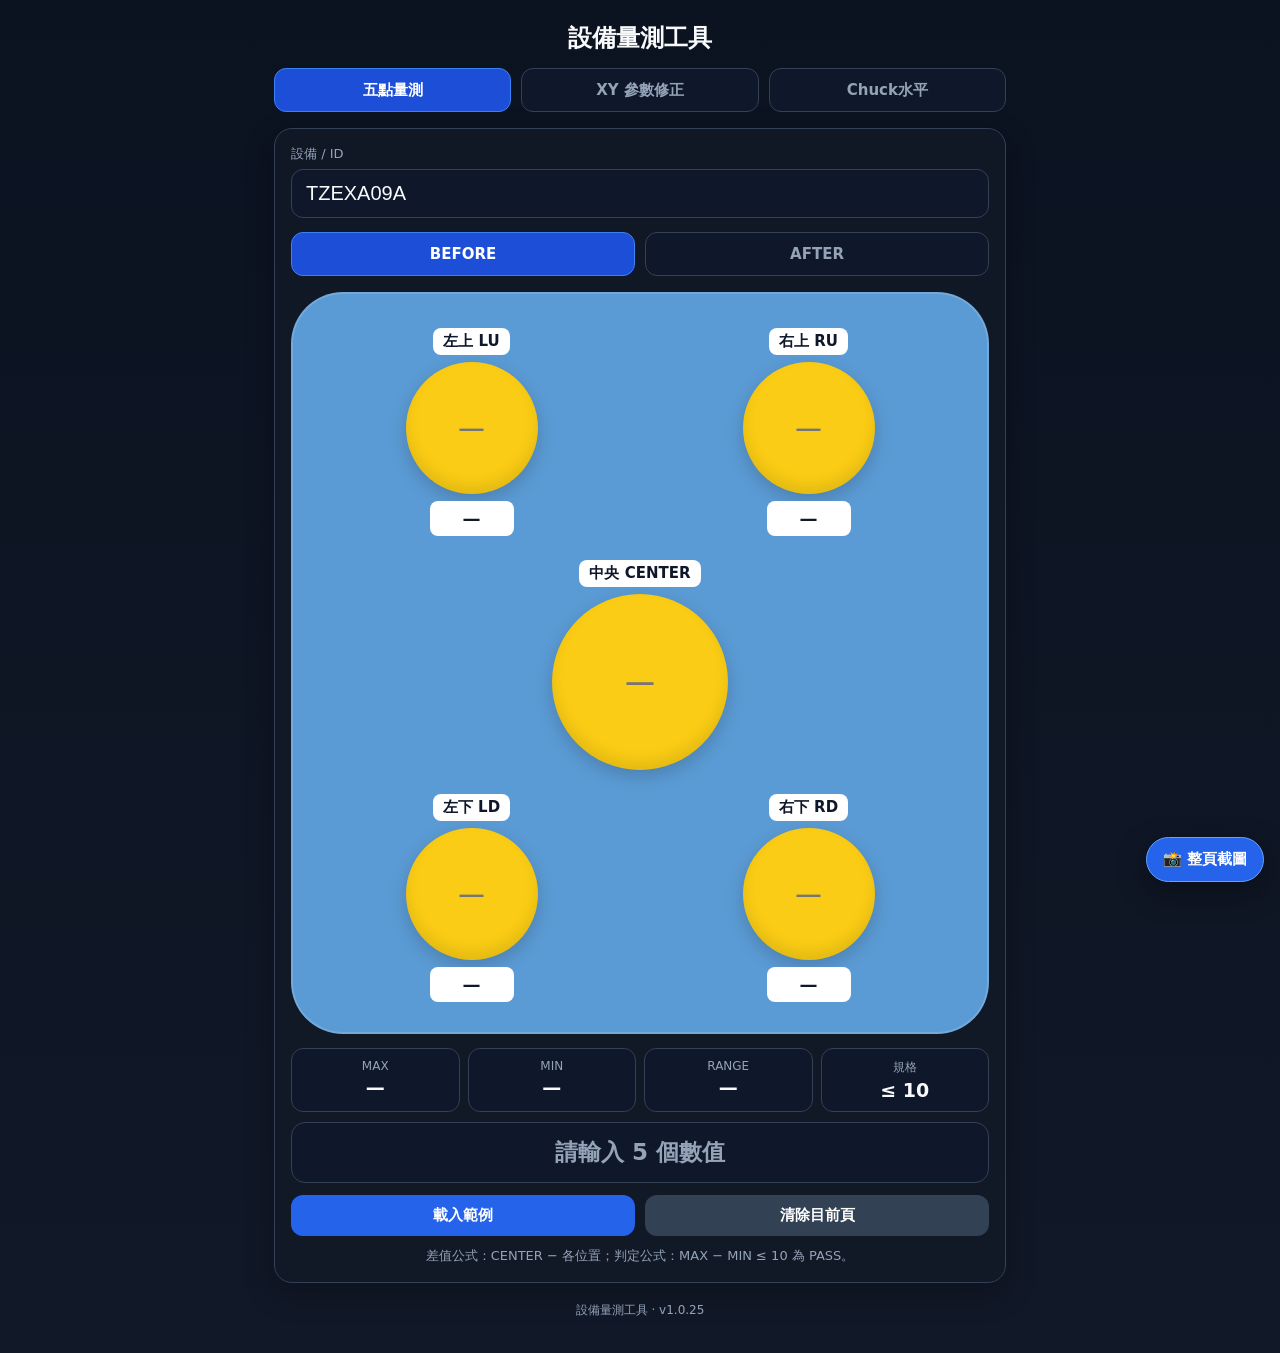
==== commit 0b41149e: "Adjust quadrant arrow symbols v1.0.25" ====
--- a/index.html
+++ b/index.html
@@ -108,10 +108,10 @@
         <div class="quad-head">四象限可能結果</div>
         <div class="quad-sub">依機台指定的 X9210／Y9211 調整規則：左上 ＋−、右上 −−、左下 ＋＋、右下 −＋。</div>
         <div class="quad-grid">
-          <div class="quad-card q-red"><div class="qname">左上 ↖</div><div class="qsign">X9210：＋ ｜ Y9211：−</div><div class="quad-stack"><div class="qitem"><span class="qlabel">X9210</span><strong class="qvalue" id="q_lt_x">—</strong></div><div class="qitem"><span class="qlabel">Y9211</span><strong class="qvalue" id="q_lt_y">—</strong></div></div></div>
-          <div class="quad-card q-blue"><div class="qname">右上 ↗</div><div class="qsign">X9210：− ｜ Y9211：−</div><div class="quad-stack"><div class="qitem"><span class="qlabel">X9210</span><strong class="qvalue" id="q_rt_x">—</strong></div><div class="qitem"><span class="qlabel">Y9211</span><strong class="qvalue" id="q_rt_y">—</strong></div></div></div>
-          <div class="quad-card q-green"><div class="qname">左下 ↙</div><div class="qsign">X9210：＋ ｜ Y9211：＋</div><div class="quad-stack"><div class="qitem"><span class="qlabel">X9210</span><strong class="qvalue" id="q_lb_x">—</strong></div><div class="qitem"><span class="qlabel">Y9211</span><strong class="qvalue" id="q_lb_y">—</strong></div></div></div>
-          <div class="quad-card q-gold"><div class="qname">右下 ↘</div><div class="qsign">X9210：− ｜ Y9211：＋</div><div class="quad-stack"><div class="qitem"><span class="qlabel">X9210</span><strong class="qvalue" id="q_rb_x">—</strong></div><div class="qitem"><span class="qlabel">Y9211</span><strong class="qvalue" id="q_rb_y">—</strong></div></div></div>
+          <div class="quad-card q-red"><div class="qname">左上 ⬋</div><div class="qsign">X9210：＋ ｜ Y9211：−</div><div class="quad-stack"><div class="qitem"><span class="qlabel">X9210</span><strong class="qvalue" id="q_lt_x">—</strong></div><div class="qitem"><span class="qlabel">Y9211</span><strong class="qvalue" id="q_lt_y">—</strong></div></div></div>
+          <div class="quad-card q-blue"><div class="qname">右上 ⬊</div><div class="qsign">X9210：− ｜ Y9211：−</div><div class="quad-stack"><div class="qitem"><span class="qlabel">X9210</span><strong class="qvalue" id="q_rt_x">—</strong></div><div class="qitem"><span class="qlabel">Y9211</span><strong class="qvalue" id="q_rt_y">—</strong></div></div></div>
+          <div class="quad-card q-green"><div class="qname">左下 ⬈</div><div class="qsign">X9210：＋ ｜ Y9211：＋</div><div class="quad-stack"><div class="qitem"><span class="qlabel">X9210</span><strong class="qvalue" id="q_lb_x">—</strong></div><div class="qitem"><span class="qlabel">Y9211</span><strong class="qvalue" id="q_lb_y">—</strong></div></div></div>
+          <div class="quad-card q-gold"><div class="qname">右下 ⬉</div><div class="qsign">X9210：− ｜ Y9211：＋</div><div class="quad-stack"><div class="qitem"><span class="qlabel">X9210</span><strong class="qvalue" id="q_rb_x">—</strong></div><div class="qitem"><span class="qlabel">Y9211</span><strong class="qvalue" id="q_rb_y">—</strong></div></div></div>
         </div>
         <div class="q-note" id="quad_note">先完整輸入 X / Y 的移動後位置與目前 X9210 / Y9211。</div>
       </div>
@@ -175,7 +175,7 @@
       </div>
       <p class="chuck-help" id="chuck_help">點選格子輸入數值；四角點可一次開關。</p>
     </section>
-    <div class="app-version" data-app-version="1.0.24">設備量測工具 · v1.0.24</div>
+    <div class="app-version" data-app-version="1.0.25">設備量測工具 · v1.0.25</div>
   </main>
   <button id="shotBtn" class="shot-btn" type="button">📸 整頁截圖</button>
 <script src="./html2canvas.min.js"></script>
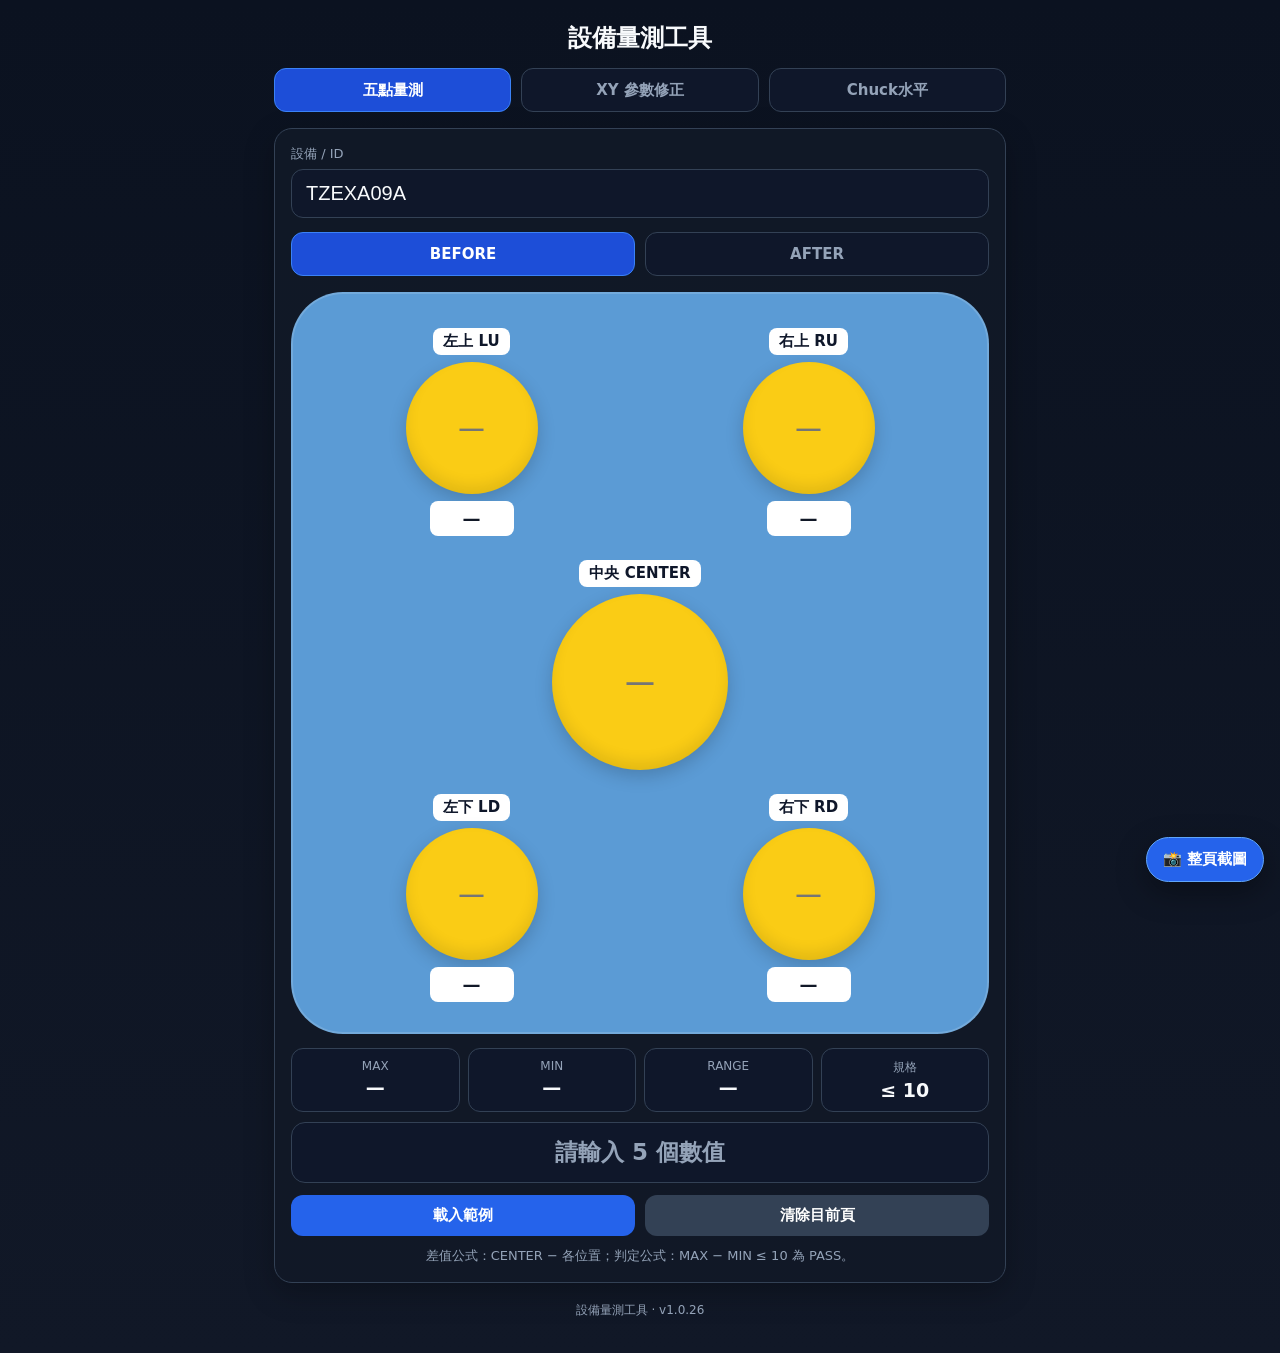
==== commit 3d834e40: "Fix top quadrant arrow directions v1.0.26" ====
--- a/index.html
+++ b/index.html
@@ -108,8 +108,8 @@
         <div class="quad-head">四象限可能結果</div>
         <div class="quad-sub">依機台指定的 X9210／Y9211 調整規則：左上 ＋−、右上 −−、左下 ＋＋、右下 −＋。</div>
         <div class="quad-grid">
-          <div class="quad-card q-red"><div class="qname">左上 ⬋</div><div class="qsign">X9210：＋ ｜ Y9211：−</div><div class="quad-stack"><div class="qitem"><span class="qlabel">X9210</span><strong class="qvalue" id="q_lt_x">—</strong></div><div class="qitem"><span class="qlabel">Y9211</span><strong class="qvalue" id="q_lt_y">—</strong></div></div></div>
-          <div class="quad-card q-blue"><div class="qname">右上 ⬊</div><div class="qsign">X9210：− ｜ Y9211：−</div><div class="quad-stack"><div class="qitem"><span class="qlabel">X9210</span><strong class="qvalue" id="q_rt_x">—</strong></div><div class="qitem"><span class="qlabel">Y9211</span><strong class="qvalue" id="q_rt_y">—</strong></div></div></div>
+          <div class="quad-card q-red"><div class="qname">左上 ⬊</div><div class="qsign">X9210：＋ ｜ Y9211：−</div><div class="quad-stack"><div class="qitem"><span class="qlabel">X9210</span><strong class="qvalue" id="q_lt_x">—</strong></div><div class="qitem"><span class="qlabel">Y9211</span><strong class="qvalue" id="q_lt_y">—</strong></div></div></div>
+          <div class="quad-card q-blue"><div class="qname">右上 ⬋</div><div class="qsign">X9210：− ｜ Y9211：−</div><div class="quad-stack"><div class="qitem"><span class="qlabel">X9210</span><strong class="qvalue" id="q_rt_x">—</strong></div><div class="qitem"><span class="qlabel">Y9211</span><strong class="qvalue" id="q_rt_y">—</strong></div></div></div>
           <div class="quad-card q-green"><div class="qname">左下 ⬈</div><div class="qsign">X9210：＋ ｜ Y9211：＋</div><div class="quad-stack"><div class="qitem"><span class="qlabel">X9210</span><strong class="qvalue" id="q_lb_x">—</strong></div><div class="qitem"><span class="qlabel">Y9211</span><strong class="qvalue" id="q_lb_y">—</strong></div></div></div>
           <div class="quad-card q-gold"><div class="qname">右下 ⬉</div><div class="qsign">X9210：− ｜ Y9211：＋</div><div class="quad-stack"><div class="qitem"><span class="qlabel">X9210</span><strong class="qvalue" id="q_rb_x">—</strong></div><div class="qitem"><span class="qlabel">Y9211</span><strong class="qvalue" id="q_rb_y">—</strong></div></div></div>
         </div>
@@ -175,7 +175,7 @@
       </div>
       <p class="chuck-help" id="chuck_help">點選格子輸入數值；四角點可一次開關。</p>
     </section>
-    <div class="app-version" data-app-version="1.0.25">設備量測工具 · v1.0.25</div>
+    <div class="app-version" data-app-version="1.0.26">設備量測工具 · v1.0.26</div>
   </main>
   <button id="shotBtn" class="shot-btn" type="button">📸 整頁截圖</button>
 <script src="./html2canvas.min.js"></script>
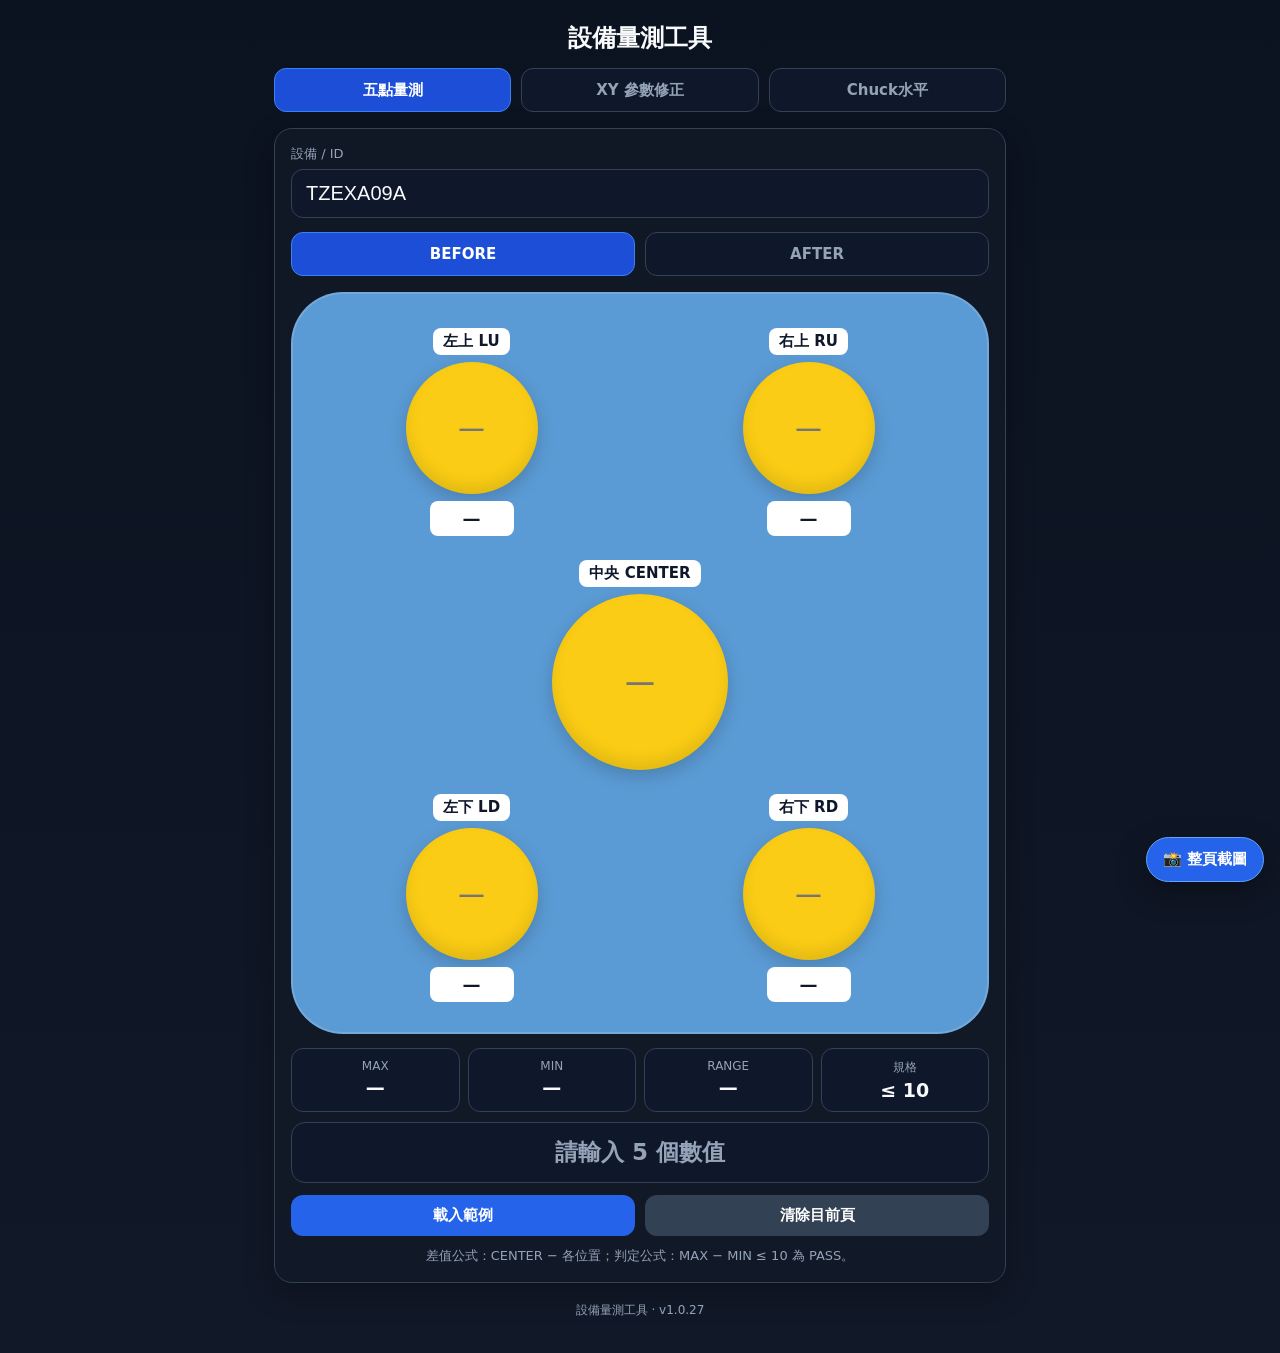
==== commit aa6fe678: "Fix top XY X9210 sign mapping v1.0.27" ====
--- a/index.html
+++ b/index.html
@@ -106,10 +106,10 @@
       <div class="xy-summary">固定基準：X = 348,034、Y = 340,765。只要輸入移動後位置與目前 X9210 / Y9211，App 就會列出「+ 移動量」與「− 移動量」兩個結果。</div>
       <div class="quad-wrap">
         <div class="quad-head">四象限可能結果</div>
-        <div class="quad-sub">依機台指定的 X9210／Y9211 調整規則：左上 ＋−、右上 −−、左下 ＋＋、右下 −＋。</div>
+        <div class="quad-sub">依機台指定的 X9210／Y9211 調整規則：左上 −−、右上 ＋−、左下 ＋＋、右下 −＋。</div>
         <div class="quad-grid">
-          <div class="quad-card q-red"><div class="qname">左上 ⬊</div><div class="qsign">X9210：＋ ｜ Y9211：−</div><div class="quad-stack"><div class="qitem"><span class="qlabel">X9210</span><strong class="qvalue" id="q_lt_x">—</strong></div><div class="qitem"><span class="qlabel">Y9211</span><strong class="qvalue" id="q_lt_y">—</strong></div></div></div>
-          <div class="quad-card q-blue"><div class="qname">右上 ⬋</div><div class="qsign">X9210：− ｜ Y9211：−</div><div class="quad-stack"><div class="qitem"><span class="qlabel">X9210</span><strong class="qvalue" id="q_rt_x">—</strong></div><div class="qitem"><span class="qlabel">Y9211</span><strong class="qvalue" id="q_rt_y">—</strong></div></div></div>
+          <div class="quad-card q-red"><div class="qname">左上 ⬊</div><div class="qsign">X9210：− ｜ Y9211：−</div><div class="quad-stack"><div class="qitem"><span class="qlabel">X9210</span><strong class="qvalue" id="q_lt_x">—</strong></div><div class="qitem"><span class="qlabel">Y9211</span><strong class="qvalue" id="q_lt_y">—</strong></div></div></div>
+          <div class="quad-card q-blue"><div class="qname">右上 ⬋</div><div class="qsign">X9210：＋ ｜ Y9211：−</div><div class="quad-stack"><div class="qitem"><span class="qlabel">X9210</span><strong class="qvalue" id="q_rt_x">—</strong></div><div class="qitem"><span class="qlabel">Y9211</span><strong class="qvalue" id="q_rt_y">—</strong></div></div></div>
           <div class="quad-card q-green"><div class="qname">左下 ⬈</div><div class="qsign">X9210：＋ ｜ Y9211：＋</div><div class="quad-stack"><div class="qitem"><span class="qlabel">X9210</span><strong class="qvalue" id="q_lb_x">—</strong></div><div class="qitem"><span class="qlabel">Y9211</span><strong class="qvalue" id="q_lb_y">—</strong></div></div></div>
           <div class="quad-card q-gold"><div class="qname">右下 ⬉</div><div class="qsign">X9210：− ｜ Y9211：＋</div><div class="quad-stack"><div class="qitem"><span class="qlabel">X9210</span><strong class="qvalue" id="q_rb_x">—</strong></div><div class="qitem"><span class="qlabel">Y9211</span><strong class="qvalue" id="q_rb_y">—</strong></div></div></div>
         </div>
@@ -175,7 +175,7 @@
       </div>
       <p class="chuck-help" id="chuck_help">點選格子輸入數值；四角點可一次開關。</p>
     </section>
-    <div class="app-version" data-app-version="1.0.26">設備量測工具 · v1.0.26</div>
+    <div class="app-version" data-app-version="1.0.27">設備量測工具 · v1.0.27</div>
   </main>
   <button id="shotBtn" class="shot-btn" type="button">📸 整頁截圖</button>
 <script src="./html2canvas.min.js"></script>
@@ -208,7 +208,7 @@
   const xPlus=(xd==null||xp==null||Number.isNaN(xp))?null:xp+xd, xMinus=(xd==null||xp==null||Number.isNaN(xp))?null:xp-xd;
   const yPlus=(yd==null||yp==null||Number.isNaN(yp))?null:yp+yd, yMinus=(yd==null||yp==null||Number.isNaN(yp))?null:yp-yd;
   const set=(id,v)=>$(id).textContent=fmt(v);
-  set('q_lt_x',xPlus);set('q_lt_y',yMinus);set('q_rt_x',xMinus);set('q_rt_y',yMinus);set('q_lb_x',xPlus);set('q_lb_y',yPlus);set('q_rb_x',xMinus);set('q_rb_y',yPlus);
+  set('q_lt_x',xMinus);set('q_lt_y',yMinus);set('q_rt_x',xPlus);set('q_rt_y',yMinus);set('q_lb_x',xPlus);set('q_lb_y',yPlus);set('q_rb_x',xMinus);set('q_rb_y',yPlus);
   $('quad_note').textContent=(xPlus==null||xMinus==null||yPlus==null||yMinus==null)?'先完整輸入 X / Y 的移動後位置與目前 X9210 / Y9211。':'X 移動量 '+fmt(xd)+'、Y 移動量 '+fmt(yd)+'。依實際位移方向，直接選對應象限的 X9210 / Y9211 數值。';
 }
 function calcAxis(axis){const base=num(axis+'_base'),next=num(axis+'_new'),param=num(axis+'_param');const dEl=$(axis+'_delta'),pEl=$(axis+'_plus'),mEl=$(axis+'_minus'),fEl=$(axis+'_formula');if(base==null||next==null||Number.isNaN(base)||Number.isNaN(next)){dEl.textContent='—';renderEquation(pEl,null,null,'＋',null);renderEquation(mEl,null,null,'−',null);fEl.textContent='輸入原始位置與移動後位置後，自動計算移動量。';calcQuadrants();return}const delta=Math.abs(next-base);dEl.textContent=fmt(delta);if(param==null||Number.isNaN(param)){renderEquation(pEl,null,null,'＋',null);renderEquation(mEl,null,null,'−',null);fEl.textContent='移動量 = |'+fmt(next)+' − '+fmt(base)+'| = '+fmt(delta)+'；再輸入目前參數值。';calcQuadrants();return}const plus=param+delta,minus=param-delta;renderEquation(pEl,param,delta,'＋',plus);renderEquation(mEl,param,delta,'−',minus);fEl.textContent='移動量 '+fmt(delta)+'｜+ 結果 '+fmt(plus)+'｜− 結果 '+fmt(minus);calcQuadrants()}
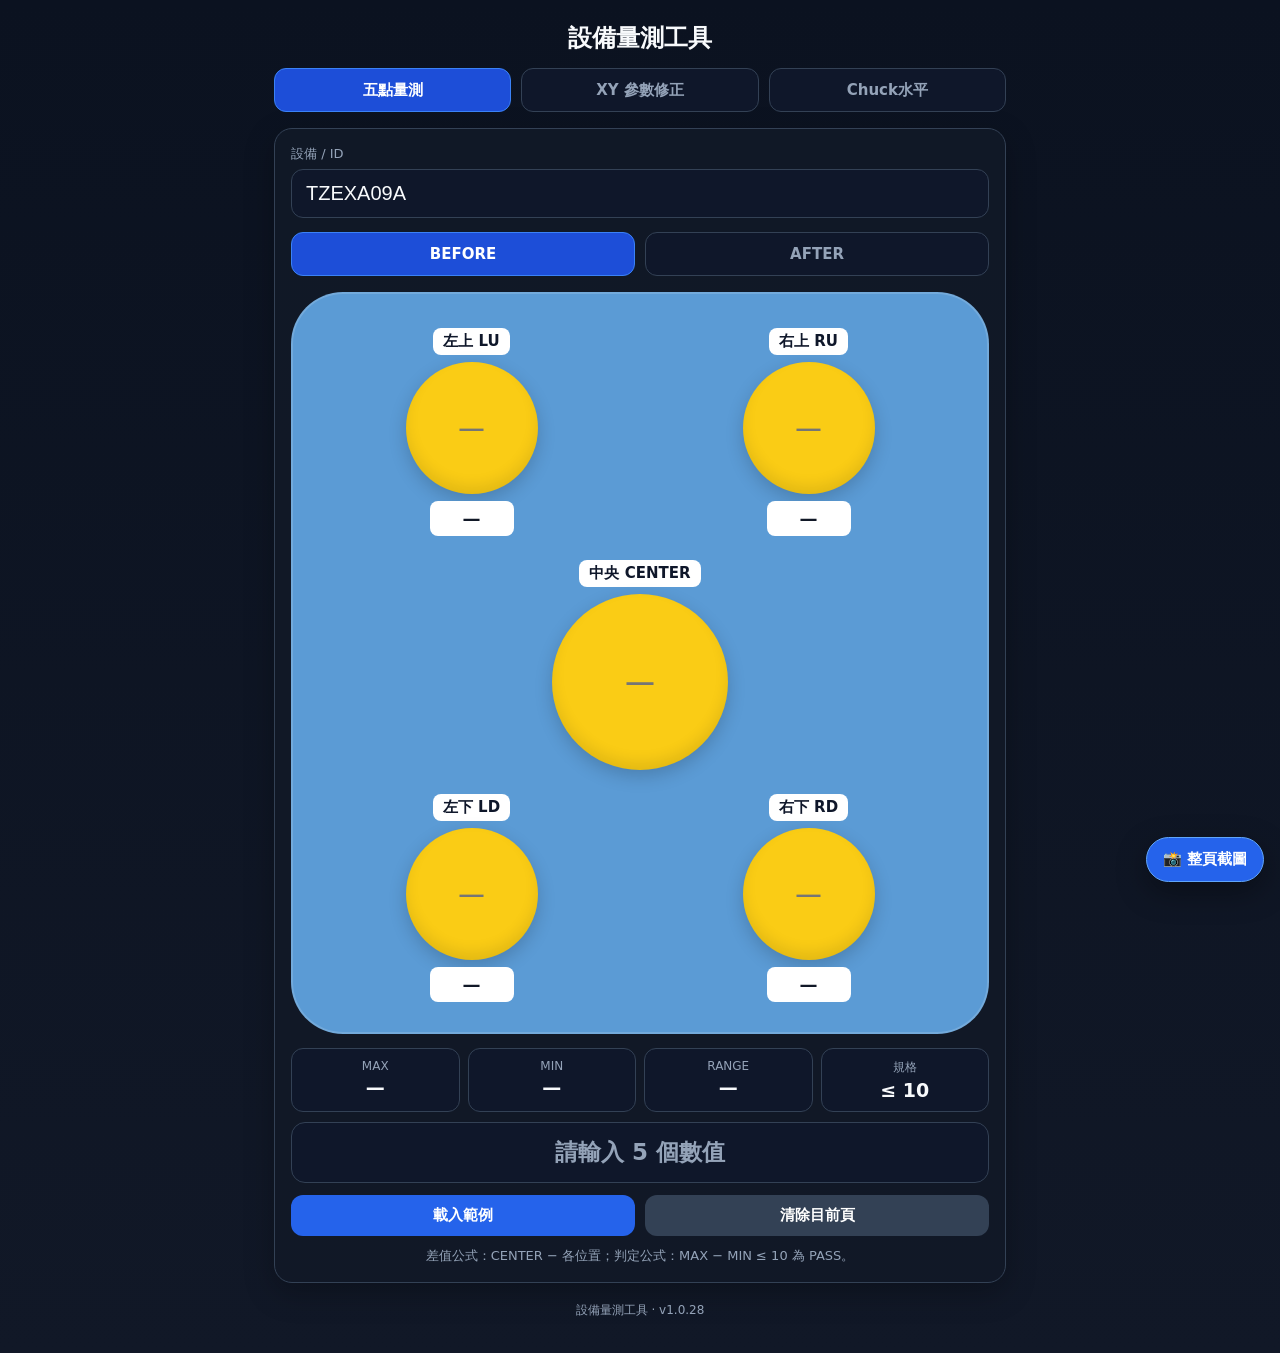
==== commit 9dd8f138: "Swap bottom quadrant X9210 results v1.0.28" ====
--- a/index.html
+++ b/index.html
@@ -106,12 +106,12 @@
       <div class="xy-summary">固定基準：X = 348,034、Y = 340,765。只要輸入移動後位置與目前 X9210 / Y9211，App 就會列出「+ 移動量」與「− 移動量」兩個結果。</div>
       <div class="quad-wrap">
         <div class="quad-head">四象限可能結果</div>
-        <div class="quad-sub">依機台指定的 X9210／Y9211 調整規則：左上 −−、右上 ＋−、左下 ＋＋、右下 −＋。</div>
+        <div class="quad-sub">依機台指定的 X9210／Y9211 調整規則：左上 −−、右上 ＋−、左下 −＋、右下 ＋＋。</div>
         <div class="quad-grid">
           <div class="quad-card q-red"><div class="qname">左上 ⬊</div><div class="qsign">X9210：− ｜ Y9211：−</div><div class="quad-stack"><div class="qitem"><span class="qlabel">X9210</span><strong class="qvalue" id="q_lt_x">—</strong></div><div class="qitem"><span class="qlabel">Y9211</span><strong class="qvalue" id="q_lt_y">—</strong></div></div></div>
           <div class="quad-card q-blue"><div class="qname">右上 ⬋</div><div class="qsign">X9210：＋ ｜ Y9211：−</div><div class="quad-stack"><div class="qitem"><span class="qlabel">X9210</span><strong class="qvalue" id="q_rt_x">—</strong></div><div class="qitem"><span class="qlabel">Y9211</span><strong class="qvalue" id="q_rt_y">—</strong></div></div></div>
-          <div class="quad-card q-green"><div class="qname">左下 ⬈</div><div class="qsign">X9210：＋ ｜ Y9211：＋</div><div class="quad-stack"><div class="qitem"><span class="qlabel">X9210</span><strong class="qvalue" id="q_lb_x">—</strong></div><div class="qitem"><span class="qlabel">Y9211</span><strong class="qvalue" id="q_lb_y">—</strong></div></div></div>
-          <div class="quad-card q-gold"><div class="qname">右下 ⬉</div><div class="qsign">X9210：− ｜ Y9211：＋</div><div class="quad-stack"><div class="qitem"><span class="qlabel">X9210</span><strong class="qvalue" id="q_rb_x">—</strong></div><div class="qitem"><span class="qlabel">Y9211</span><strong class="qvalue" id="q_rb_y">—</strong></div></div></div>
+          <div class="quad-card q-green"><div class="qname">左下 ⬈</div><div class="qsign">X9210：− ｜ Y9211：＋</div><div class="quad-stack"><div class="qitem"><span class="qlabel">X9210</span><strong class="qvalue" id="q_lb_x">—</strong></div><div class="qitem"><span class="qlabel">Y9211</span><strong class="qvalue" id="q_lb_y">—</strong></div></div></div>
+          <div class="quad-card q-gold"><div class="qname">右下 ⬉</div><div class="qsign">X9210：＋ ｜ Y9211：＋</div><div class="quad-stack"><div class="qitem"><span class="qlabel">X9210</span><strong class="qvalue" id="q_rb_x">—</strong></div><div class="qitem"><span class="qlabel">Y9211</span><strong class="qvalue" id="q_rb_y">—</strong></div></div></div>
         </div>
         <div class="q-note" id="quad_note">先完整輸入 X / Y 的移動後位置與目前 X9210 / Y9211。</div>
       </div>
@@ -175,7 +175,7 @@
       </div>
       <p class="chuck-help" id="chuck_help">點選格子輸入數值；四角點可一次開關。</p>
     </section>
-    <div class="app-version" data-app-version="1.0.27">設備量測工具 · v1.0.27</div>
+    <div class="app-version" data-app-version="1.0.28">設備量測工具 · v1.0.28</div>
   </main>
   <button id="shotBtn" class="shot-btn" type="button">📸 整頁截圖</button>
 <script src="./html2canvas.min.js"></script>
@@ -208,7 +208,7 @@
   const xPlus=(xd==null||xp==null||Number.isNaN(xp))?null:xp+xd, xMinus=(xd==null||xp==null||Number.isNaN(xp))?null:xp-xd;
   const yPlus=(yd==null||yp==null||Number.isNaN(yp))?null:yp+yd, yMinus=(yd==null||yp==null||Number.isNaN(yp))?null:yp-yd;
   const set=(id,v)=>$(id).textContent=fmt(v);
-  set('q_lt_x',xMinus);set('q_lt_y',yMinus);set('q_rt_x',xPlus);set('q_rt_y',yMinus);set('q_lb_x',xPlus);set('q_lb_y',yPlus);set('q_rb_x',xMinus);set('q_rb_y',yPlus);
+  set('q_lt_x',xMinus);set('q_lt_y',yMinus);set('q_rt_x',xPlus);set('q_rt_y',yMinus);set('q_lb_x',xMinus);set('q_lb_y',yPlus);set('q_rb_x',xPlus);set('q_rb_y',yPlus);
   $('quad_note').textContent=(xPlus==null||xMinus==null||yPlus==null||yMinus==null)?'先完整輸入 X / Y 的移動後位置與目前 X9210 / Y9211。':'X 移動量 '+fmt(xd)+'、Y 移動量 '+fmt(yd)+'。依實際位移方向，直接選對應象限的 X9210 / Y9211 數值。';
 }
 function calcAxis(axis){const base=num(axis+'_base'),next=num(axis+'_new'),param=num(axis+'_param');const dEl=$(axis+'_delta'),pEl=$(axis+'_plus'),mEl=$(axis+'_minus'),fEl=$(axis+'_formula');if(base==null||next==null||Number.isNaN(base)||Number.isNaN(next)){dEl.textContent='—';renderEquation(pEl,null,null,'＋',null);renderEquation(mEl,null,null,'−',null);fEl.textContent='輸入原始位置與移動後位置後，自動計算移動量。';calcQuadrants();return}const delta=Math.abs(next-base);dEl.textContent=fmt(delta);if(param==null||Number.isNaN(param)){renderEquation(pEl,null,null,'＋',null);renderEquation(mEl,null,null,'−',null);fEl.textContent='移動量 = |'+fmt(next)+' − '+fmt(base)+'| = '+fmt(delta)+'；再輸入目前參數值。';calcQuadrants();return}const plus=param+delta,minus=param-delta;renderEquation(pEl,param,delta,'＋',plus);renderEquation(mEl,param,delta,'−',minus);fEl.textContent='移動量 '+fmt(delta)+'｜+ 結果 '+fmt(plus)+'｜− 結果 '+fmt(minus);calcQuadrants()}
